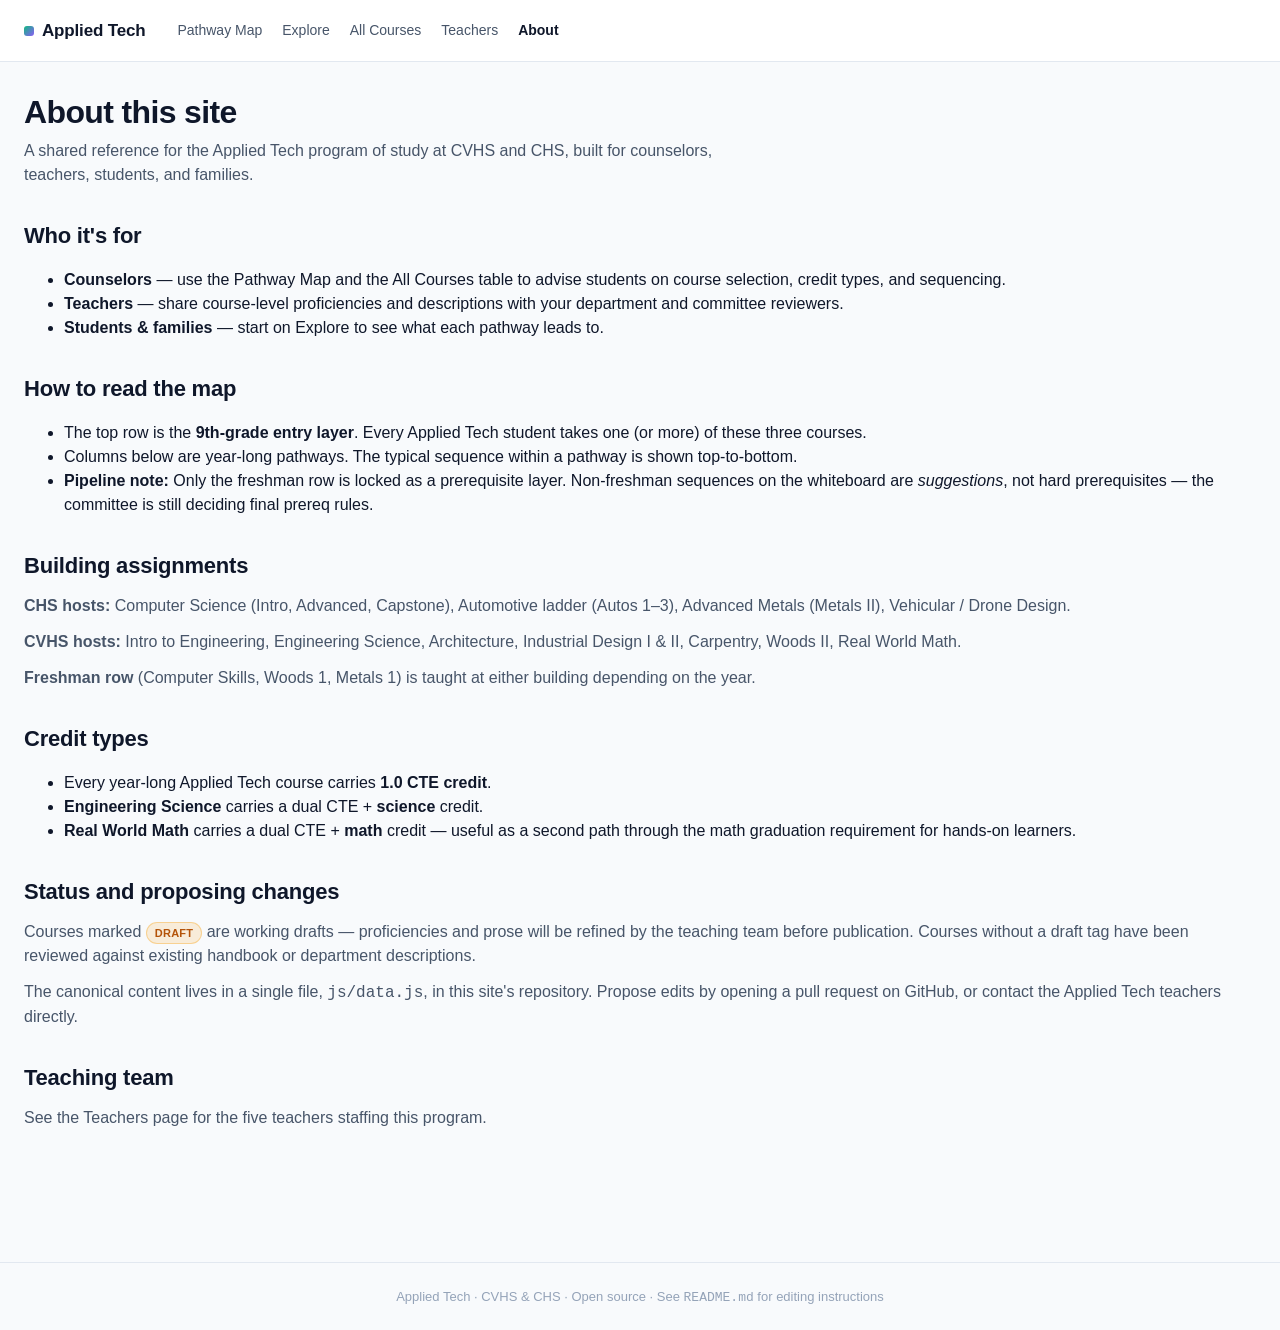
==== about.html @ d7d79178 "Initial Applied Tech pathways site Zero-dependency static site for the CVHS + CHS Applied Tech progr" ====
<!doctype html>
<html lang="en">
<head>
<meta charset="utf-8" />
<meta name="viewport" content="width=device-width,initial-scale=1" />
<title>About — Applied Tech</title>
<link rel="stylesheet" href="css/main.css" />
</head>
<body>

<header class="site-header">
  <div class="site-header-inner">
    <a href="index.html" class="brand"><span class="brand-dot"></span> Applied Tech</a>
    <nav class="nav">
      <a href="index.html">Pathway Map</a>
      <a href="explore.html">Explore</a>
      <a href="courses.html">All Courses</a>
      <a href="teachers.html">Teachers</a>
      <a href="about.html">About</a>
    </nav>
  </div>
</header>

<main>
  <h1>About this site</h1>

  <p class="lede">
    A shared reference for the Applied Tech program of study at CVHS and CHS,
    built for counselors, teachers, students, and families.
  </p>

  <h2>Who it's for</h2>
  <ul>
    <li><strong>Counselors</strong> — use the <a href="index.html">Pathway Map</a> and the <a href="courses.html">All Courses</a> table to advise students on course selection, credit types, and sequencing.</li>
    <li><strong>Teachers</strong> — share course-level proficiencies and descriptions with your department and committee reviewers.</li>
    <li><strong>Students &amp; families</strong> — start on <a href="explore.html">Explore</a> to see what each pathway leads to.</li>
  </ul>

  <h2>How to read the map</h2>
  <ul>
    <li>The top row is the <strong>9th-grade entry layer</strong>. Every Applied Tech student takes one (or more) of these three courses.</li>
    <li>Columns below are year-long pathways. The typical sequence within a pathway is shown top-to-bottom.</li>
    <li><strong>Pipeline note:</strong> Only the freshman row is locked as a prerequisite layer. Non-freshman sequences on the whiteboard are <em>suggestions</em>, not hard prerequisites — the committee is still deciding final prereq rules.</li>
  </ul>

  <h2>Building assignments</h2>
  <p>
    <strong>CHS hosts:</strong> Computer Science (Intro, Advanced, Capstone), Automotive ladder (Autos 1–3), Advanced Metals (Metals II), Vehicular / Drone Design.
  </p>
  <p>
    <strong>CVHS hosts:</strong> Intro to Engineering, Engineering Science, Architecture, Industrial Design I &amp; II, Carpentry, Woods II, Real World Math.
  </p>
  <p>
    <strong>Freshman row</strong> (Computer Skills, Woods 1, Metals 1) is taught at either building depending on the year.
  </p>

  <h2>Credit types</h2>
  <ul>
    <li>Every year-long Applied Tech course carries <strong>1.0 CTE credit</strong>.</li>
    <li><strong>Engineering Science</strong> carries a dual CTE + <strong>science</strong> credit.</li>
    <li><strong>Real World Math</strong> carries a dual CTE + <strong>math</strong> credit — useful as a second path through the math graduation requirement for hands-on learners.</li>
  </ul>

  <h2>Status and proposing changes</h2>
  <p>
    Courses marked <span class="badge badge-status-draft">Draft</span> are working drafts — proficiencies and prose will be refined by the teaching team before publication. Courses without a draft tag have been reviewed against existing handbook or department descriptions.
  </p>
  <p>
    The canonical content lives in a single file, <code>js/data.js</code>, in this site's repository. Propose edits by opening a pull request on GitHub, or contact the Applied Tech teachers directly.
  </p>

  <h2>Teaching team</h2>
  <p>See the <a href="teachers.html">Teachers page</a> for the five teachers staffing this program.</p>
</main>

<footer class="site-footer">
  Applied Tech · CVHS &amp; CHS · Open source · See <code>README.md</code> for editing instructions
</footer>

<script src="js/data.js"></script>
<script src="js/app.js"></script>
</body>
</html>
---- css/main.css ----
/* Applied Tech site — design system + layout + components */

:root {
  --bg: #f8fafc;
  --surface: #ffffff;
  --surface-2: #f1f5f9;
  --border: #e2e8f0;
  --border-strong: #cbd5e1;
  --text: #0f172a;
  --text-soft: #475569;
  --text-muted: #94a3b8;
  --accent: #0f172a;
  --accent-contrast: #ffffff;
  --cvhs: #0d9488;
  --chs: #b91c1c;
  --either: #7c3aed;

  --p-cs: #3b82f6;
  --p-engineering: #10b981;
  --p-architecture: #f59e0b;
  --p-woods: #b45309;
  --p-metals: #6b7280;
  --p-autos: #dc2626;
  --p-industrial-design: #8b5cf6;
  --p-vehicular: #ec4899;
  --p-math: #0ea5c4;

  --radius: 10px;
  --radius-lg: 14px;
  --shadow-sm: 0 1px 2px rgba(15, 23, 42, 0.05);
  --shadow: 0 4px 16px -4px rgba(15, 23, 42, 0.12);
  --font-sans: -apple-system, BlinkMacSystemFont, "Inter", "Segoe UI", sans-serif;
  --font-mono: ui-monospace, "SF Mono", Menlo, Consolas, monospace;
}

@media (prefers-color-scheme: dark) {
  :root {
    --bg: #0b1220;
    --surface: #111827;
    --surface-2: #1f2937;
    --border: #1f2937;
    --border-strong: #334155;
    --text: #f1f5f9;
    --text-soft: #cbd5e1;
    --text-muted: #64748b;
    --accent: #f1f5f9;
    --accent-contrast: #0b1220;
  }
}

* { box-sizing: border-box; }

html, body {
  margin: 0;
  padding: 0;
  background: var(--bg);
  color: var(--text);
  font-family: var(--font-sans);
  font-size: 16px;
  line-height: 1.5;
  -webkit-font-smoothing: antialiased;
}

a { color: inherit; text-decoration: none; }
a:hover { text-decoration: underline; }

/* ============ LAYOUT ============ */
.site-header {
  position: sticky;
  top: 0;
  z-index: 10;
  background: var(--surface);
  border-bottom: 1px solid var(--border);
  backdrop-filter: saturate(180%) blur(10px);
}
.site-header-inner {
  max-width: 1400px;
  margin: 0 auto;
  padding: 14px 24px;
  display: flex;
  align-items: center;
  gap: 32px;
}
.brand {
  font-weight: 700;
  font-size: 17px;
  letter-spacing: -0.01em;
  display: flex;
  align-items: center;
  gap: 8px;
}
.brand-dot {
  width: 10px;
  height: 10px;
  border-radius: 3px;
  background: linear-gradient(135deg, var(--p-engineering), var(--p-industrial-design));
}
.nav { display: flex; gap: 20px; font-size: 14px; color: var(--text-soft); }
.nav a { padding: 6px 0; }
.nav a.active { color: var(--text); font-weight: 600; }
.nav a:hover { color: var(--text); text-decoration: none; }

main {
  max-width: 1400px;
  margin: 0 auto;
  padding: 32px 24px 80px;
}

.site-footer {
  max-width: 1400px;
  margin: 40px auto 0;
  padding: 24px;
  font-size: 13px;
  color: var(--text-muted);
  border-top: 1px solid var(--border);
  text-align: center;
}

/* ============ TYPOGRAPHY ============ */
h1 {
  font-size: 32px;
  letter-spacing: -0.02em;
  margin: 0 0 8px;
  line-height: 1.15;
}
h2 {
  font-size: 22px;
  letter-spacing: -0.01em;
  margin: 32px 0 12px;
}
h3 {
  font-size: 16px;
  margin: 20px 0 8px;
  color: var(--text-soft);
  text-transform: uppercase;
  letter-spacing: 0.04em;
  font-weight: 600;
}
p { margin: 0 0 12px; color: var(--text-soft); }
.lede {
  font-size: 16px;
  color: var(--text-soft);
  max-width: 720px;
  margin-bottom: 24px;
}

/* ============ BADGES ============ */
.badge {
  display: inline-flex;
  align-items: center;
  gap: 5px;
  padding: 3px 8px;
  border-radius: 999px;
  font-size: 11px;
  font-weight: 600;
  line-height: 1.3;
  letter-spacing: 0.02em;
  text-transform: uppercase;
  background: var(--surface-2);
  color: var(--text-soft);
  border: 1px solid var(--border);
  white-space: nowrap;
}
.badge-site-cvhs { background: color-mix(in srgb, var(--cvhs) 14%, transparent); color: var(--cvhs); border-color: color-mix(in srgb, var(--cvhs) 35%, transparent); }
.badge-site-chs { background: color-mix(in srgb, var(--chs) 14%, transparent); color: var(--chs); border-color: color-mix(in srgb, var(--chs) 35%, transparent); }
.badge-site-either { background: color-mix(in srgb, var(--either) 14%, transparent); color: var(--either); border-color: color-mix(in srgb, var(--either) 35%, transparent); }
.badge-credit-science { background: color-mix(in srgb, #2563eb 14%, transparent); color: #2563eb; border-color: color-mix(in srgb, #2563eb 35%, transparent); }
.badge-credit-math { background: color-mix(in srgb, #0ea5c4 14%, transparent); color: #0ea5c4; border-color: color-mix(in srgb, #0ea5c4 35%, transparent); }
.badge-status-draft { background: color-mix(in srgb, #f59e0b 14%, transparent); color: #b45309; border-color: color-mix(in srgb, #f59e0b 35%, transparent); }

/* ============ PATHWAY MAP ============ */
.pathway-map {
  background: var(--surface);
  border: 1px solid var(--border);
  border-radius: var(--radius-lg);
  padding: 24px;
  box-shadow: var(--shadow-sm);
  overflow-x: auto;
}
.map-section-label {
  font-size: 12px;
  font-weight: 600;
  color: var(--text-muted);
  text-transform: uppercase;
  letter-spacing: 0.08em;
  margin: 0 0 10px;
}
.freshman-row {
  display: grid;
  grid-template-columns: repeat(3, minmax(220px, 1fr));
  gap: 14px;
  padding-bottom: 18px;
  margin-bottom: 18px;
  border-bottom: 2px dashed var(--border-strong);
}
.pathway-columns {
  display: grid;
  grid-template-columns: repeat(auto-fit, minmax(210px, 1fr));
  gap: 16px;
  align-items: start;
}
.pathway-column {
  display: flex;
  flex-direction: column;
  gap: 10px;
}
.pathway-column-header {
  font-size: 11px;
  font-weight: 700;
  text-transform: uppercase;
  letter-spacing: 0.06em;
  padding: 6px 10px;
  border-radius: 6px;
  color: white;
  text-align: center;
}
.pathway-column-header[data-pathway="cs"] { background: var(--p-cs); }
.pathway-column-header[data-pathway="engineering"] { background: var(--p-engineering); }
.pathway-column-header[data-pathway="architecture"] { background: var(--p-architecture); }
.pathway-column-header[data-pathway="woods"] { background: var(--p-woods); }
.pathway-column-header[data-pathway="metals"] { background: var(--p-metals); }
.pathway-column-header[data-pathway="autos"] { background: var(--p-autos); }
.pathway-column-header[data-pathway="industrial-design"] { background: var(--p-industrial-design); }
.pathway-column-header[data-pathway="vehicular"] { background: var(--p-vehicular); }
.pathway-column-header[data-pathway="math"] { background: var(--p-math); }

.course-tile {
  display: block;
  background: var(--surface);
  border: 1px solid var(--border);
  border-left: 4px solid var(--border-strong);
  border-radius: var(--radius);
  padding: 12px 14px;
  text-decoration: none !important;
  color: inherit;
  transition: transform 120ms ease, box-shadow 120ms ease, border-color 120ms ease;
  position: relative;
}
.course-tile:hover {
  transform: translateY(-2px);
  box-shadow: var(--shadow);
  border-color: var(--border-strong);
}
.course-tile[data-pathway="cs"] { border-left-color: var(--p-cs); }
.course-tile[data-pathway="engineering"] { border-left-color: var(--p-engineering); }
.course-tile[data-pathway="architecture"] { border-left-color: var(--p-architecture); }
.course-tile[data-pathway="woods"] { border-left-color: var(--p-woods); }
.course-tile[data-pathway="metals"] { border-left-color: var(--p-metals); }
.course-tile[data-pathway="autos"] { border-left-color: var(--p-autos); }
.course-tile[data-pathway="industrial-design"] { border-left-color: var(--p-industrial-design); }
.course-tile[data-pathway="vehicular"] { border-left-color: var(--p-vehicular); }
.course-tile[data-pathway="math"] { border-left-color: var(--p-math); }
.course-tile.dim { opacity: 0.28; }
.course-tile-title { font-weight: 600; font-size: 14px; line-height: 1.3; margin-bottom: 6px; }
.course-tile-meta { display: flex; flex-wrap: wrap; gap: 4px; font-size: 11px; }
.course-tile-arrow {
  align-self: center;
  color: var(--text-muted);
  font-size: 18px;
  text-align: center;
  opacity: 0.6;
}

/* ============ FILTER BAR ============ */
.filters {
  display: flex;
  flex-wrap: wrap;
  gap: 8px;
  margin-bottom: 20px;
  padding: 14px 16px;
  background: var(--surface);
  border: 1px solid var(--border);
  border-radius: var(--radius);
}
.filter-group { display: flex; align-items: center; gap: 6px; }
.filter-label {
  font-size: 11px;
  font-weight: 700;
  text-transform: uppercase;
  letter-spacing: 0.06em;
  color: var(--text-muted);
  margin-right: 4px;
}
.filter-chip {
  border: 1px solid var(--border);
  background: var(--surface);
  color: var(--text-soft);
  padding: 5px 11px;
  border-radius: 999px;
  font-size: 13px;
  cursor: pointer;
  transition: all 120ms ease;
  font-family: inherit;
}
.filter-chip:hover { border-color: var(--border-strong); color: var(--text); }
.filter-chip.active {
  background: var(--accent);
  color: var(--accent-contrast);
  border-color: var(--accent);
}

/* ============ COURSE CARDS (explorer/list) ============ */
.card-grid {
  display: grid;
  grid-template-columns: repeat(auto-fill, minmax(280px, 1fr));
  gap: 16px;
}
.card {
  background: var(--surface);
  border: 1px solid var(--border);
  border-radius: var(--radius-lg);
  padding: 20px;
  transition: transform 120ms ease, box-shadow 120ms ease;
}
.card:hover { transform: translateY(-2px); box-shadow: var(--shadow); }
.card a { color: inherit; }
.card h3 { margin: 0 0 8px; text-transform: none; font-size: 18px; letter-spacing: -0.01em; color: var(--text); }
.card-footer { display: flex; flex-wrap: wrap; gap: 6px; margin-top: 12px; }

/* ============ PATHWAY EXPLORER CARDS ============ */
.pathway-hero {
  display: grid;
  grid-template-columns: repeat(auto-fit, minmax(260px, 1fr));
  gap: 18px;
}
.pathway-hero-card {
  background: var(--surface);
  border: 1px solid var(--border);
  border-radius: var(--radius-lg);
  padding: 22px;
  display: block;
  text-decoration: none;
  color: inherit;
  position: relative;
  overflow: hidden;
  transition: transform 120ms ease, box-shadow 120ms ease;
}
.pathway-hero-card::before {
  content: "";
  position: absolute;
  top: 0; left: 0; right: 0;
  height: 4px;
  background: var(--pathway-color, var(--accent));
}
.pathway-hero-card:hover { transform: translateY(-2px); box-shadow: var(--shadow); text-decoration: none; }
.pathway-hero-card h3 {
  margin: 4px 0 8px;
  color: var(--text);
  text-transform: none;
  letter-spacing: -0.01em;
  font-size: 20px;
}

/* ============ COURSE DETAIL PAGE ============ */
.course-detail-header {
  display: flex;
  flex-wrap: wrap;
  gap: 8px;
  align-items: center;
  margin-bottom: 8px;
}
.detail-layout {
  display: grid;
  grid-template-columns: 1fr 280px;
  gap: 40px;
  align-items: start;
}
@media (max-width: 900px) {
  .detail-layout { grid-template-columns: 1fr; }
}
.detail-main { min-width: 0; }
.detail-sidebar {
  background: var(--surface);
  border: 1px solid var(--border);
  border-radius: var(--radius);
  padding: 18px;
  font-size: 14px;
  position: sticky;
  top: 80px;
}
.detail-sidebar h4 {
  font-size: 11px;
  font-weight: 700;
  text-transform: uppercase;
  letter-spacing: 0.06em;
  color: var(--text-muted);
  margin: 0 0 6px;
}
.detail-sidebar .field { margin-bottom: 16px; }
.detail-sidebar .field:last-child { margin-bottom: 0; }
.detail-sidebar a { color: var(--text); font-weight: 500; }

.proficiencies {
  list-style: none;
  padding: 0;
  counter-reset: prof;
}
.proficiencies li {
  counter-increment: prof;
  position: relative;
  padding: 12px 12px 12px 48px;
  background: var(--surface-2);
  border-radius: var(--radius);
  margin-bottom: 8px;
  font-size: 15px;
  color: var(--text);
}
.proficiencies li::before {
  content: counter(prof);
  position: absolute;
  left: 14px;
  top: 12px;
  width: 22px;
  height: 22px;
  background: var(--accent);
  color: var(--accent-contrast);
  border-radius: 50%;
  display: flex;
  align-items: center;
  justify-content: center;
  font-size: 11px;
  font-weight: 700;
}

/* ============ TABLE (counselor view) ============ */
.course-table {
  width: 100%;
  border-collapse: collapse;
  background: var(--surface);
  border: 1px solid var(--border);
  border-radius: var(--radius);
  overflow: hidden;
  font-size: 14px;
}
.course-table th,
.course-table td {
  text-align: left;
  padding: 10px 14px;
  border-bottom: 1px solid var(--border);
  vertical-align: top;
}
.course-table th {
  background: var(--surface-2);
  font-weight: 600;
  font-size: 12px;
  text-transform: uppercase;
  letter-spacing: 0.04em;
  color: var(--text-muted);
  cursor: pointer;
  user-select: none;
}
.course-table th:hover { color: var(--text); }
.course-table tbody tr:hover { background: var(--surface-2); }
.course-table tbody tr:last-child td { border-bottom: none; }
.course-table a { font-weight: 500; }

/* ============ UTILITY ============ */
.pipeline-note {
  background: color-mix(in srgb, #f59e0b 10%, transparent);
  border: 1px solid color-mix(in srgb, #f59e0b 35%, transparent);
  color: #92400e;
  padding: 10px 14px;
  border-radius: var(--radius);
  font-size: 13px;
  margin-bottom: 20px;
  line-height: 1.5;
}
.pipeline-note strong { color: #78350f; }

.draft-banner {
  background: color-mix(in srgb, #f59e0b 14%, transparent);
  border: 1px dashed color-mix(in srgb, #f59e0b 50%, transparent);
  color: #92400e;
  padding: 10px 14px;
  border-radius: var(--radius);
  font-size: 13px;
  margin-bottom: 20px;
  display: flex;
  align-items: center;
  gap: 8px;
}

.teacher-avatar {
  width: 36px;
  height: 36px;
  border-radius: 50%;
  background: var(--accent);
  color: var(--accent-contrast);
  display: inline-flex;
  align-items: center;
  justify-content: center;
  font-weight: 700;
  font-size: 13px;
  font-family: var(--font-mono);
}
.teacher-row {
  display: flex;
  align-items: center;
  gap: 12px;
  padding: 10px 0;
  border-bottom: 1px solid var(--border);
}
.teacher-row:last-child { border-bottom: none; }

/* ============ PRINT (counselor page) ============ */
@media print {
  .site-header, .site-footer, .filters { display: none; }
  main { max-width: none; padding: 0; }
  .course-table { font-size: 11px; border: 1px solid #000; }
  .course-table th { background: #f0f0f0; color: #000; }
  .badge { border: 1px solid #ccc; color: #000; background: #fff; }
  a { color: #000; }
}
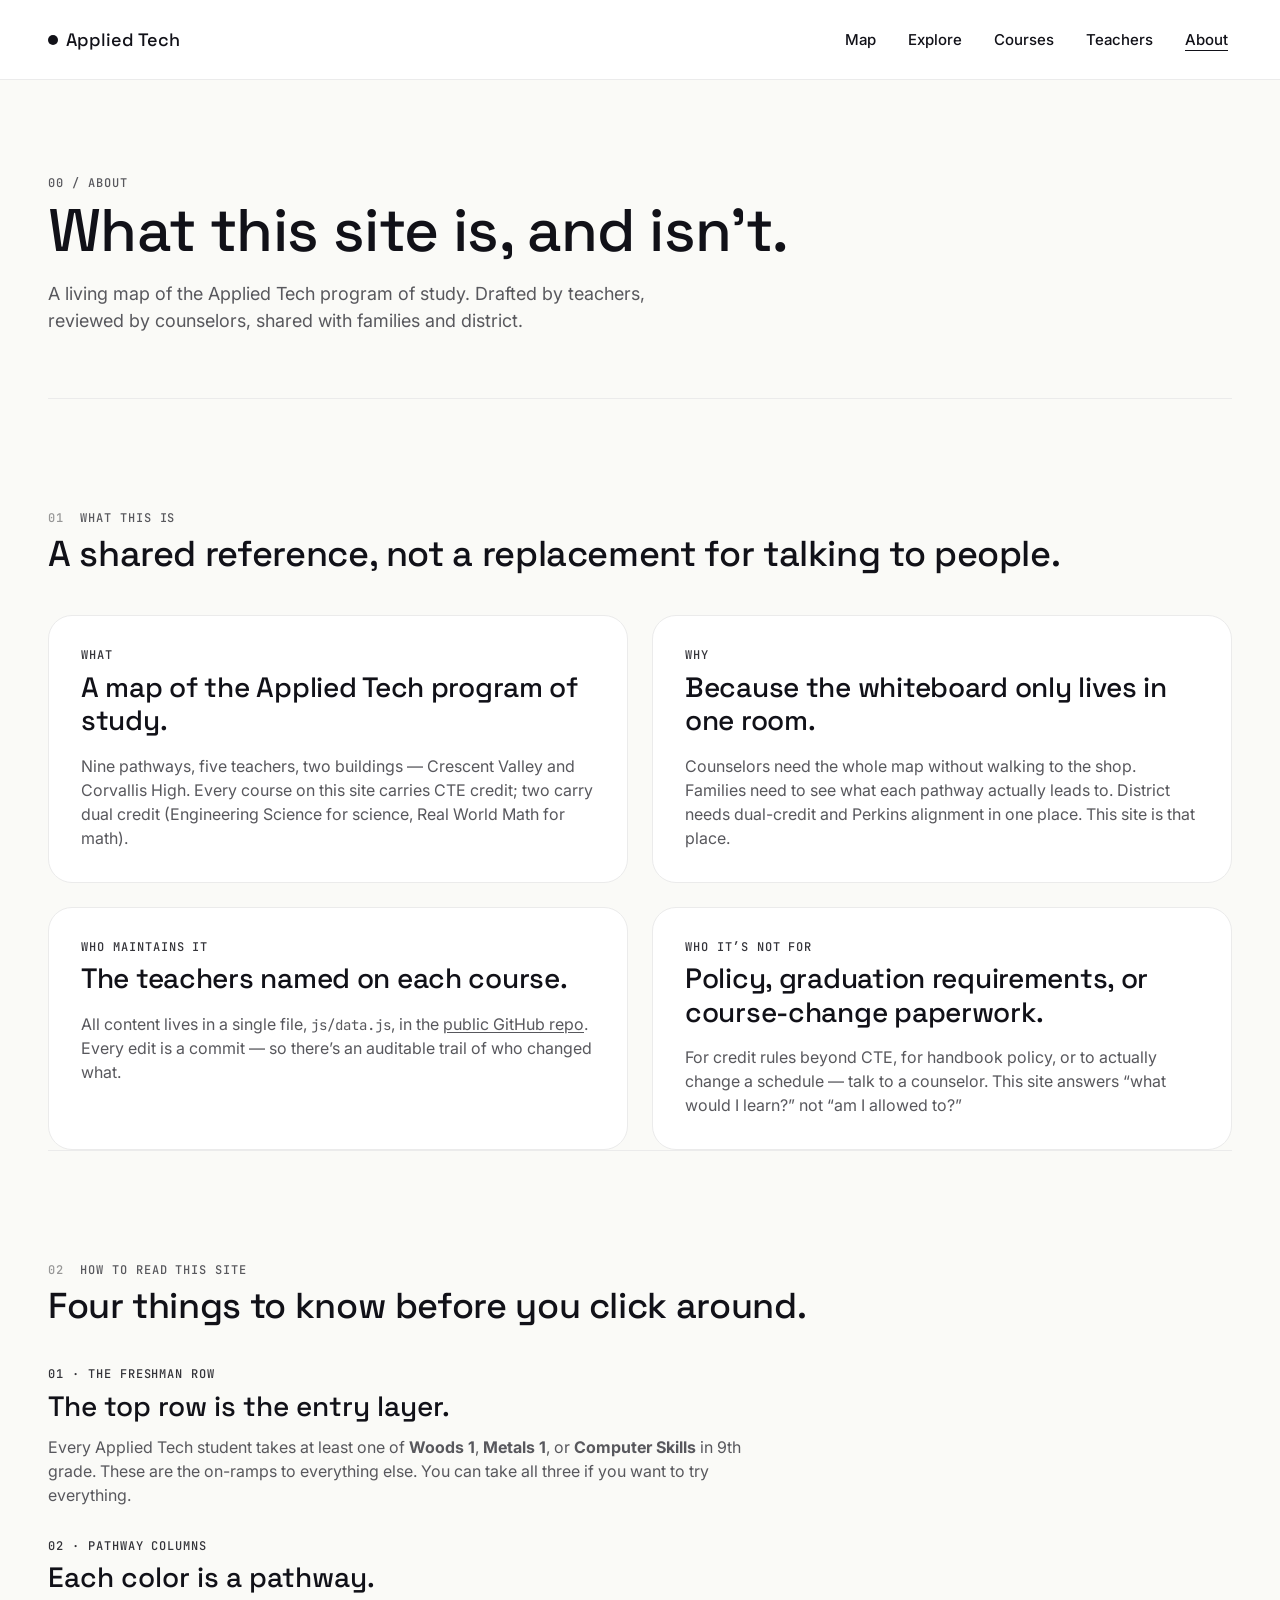
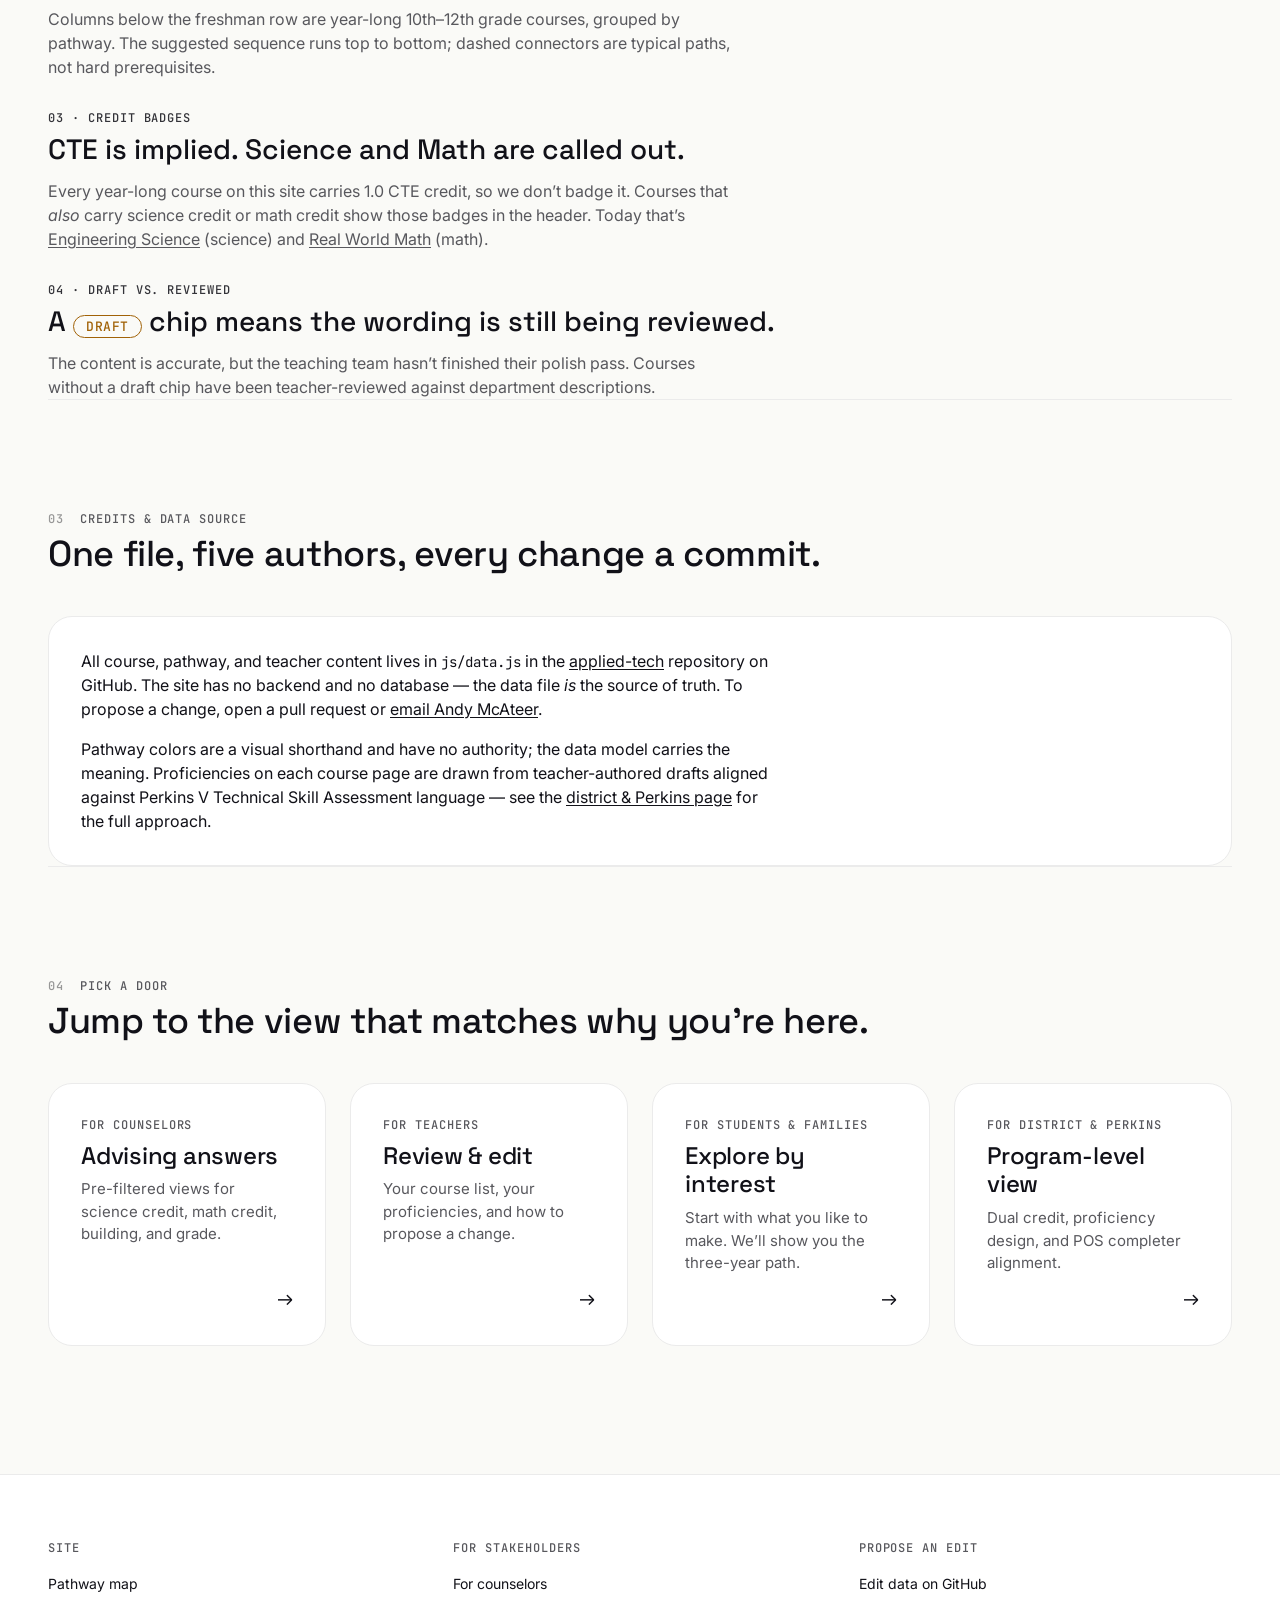
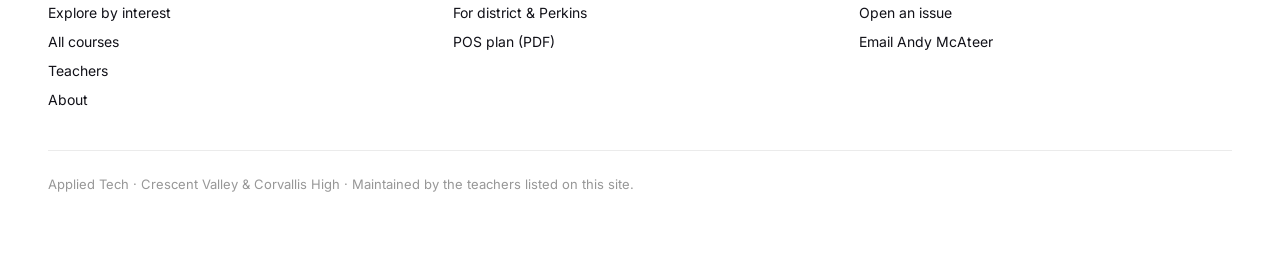
==== commit fc6f0a43: "v2 aesthetic rework — SuperHi-inspired editorial system + stakeholder IA Ground-up rebuild of the vi" ====
--- a/about.html
+++ b/about.html
@@ -4,77 +4,229 @@
 <meta charset="utf-8" />
 <meta name="viewport" content="width=device-width,initial-scale=1" />
 <title>About — Applied Tech</title>
+<meta name="description" content="A living map of the Applied Tech program of study at Crescent Valley and Corvallis High. Drafted by teachers, reviewed by counselors, shared with families and district." />
+<link rel="preconnect" href="https://fonts.googleapis.com" />
+<link rel="preconnect" href="https://fonts.gstatic.com" crossorigin />
+<link href="https://fonts.googleapis.com/css2?family=Inter:wght@400;500;600&family=Space+Grotesk:wght@400;500;700&family=JetBrains+Mono:wght@400;500&display=swap" rel="stylesheet" />
 <link rel="stylesheet" href="css/main.css" />
 </head>
 <body>
 
 <header class="site-header">
-  <div class="site-header-inner">
-    <a href="index.html" class="brand"><span class="brand-dot"></span> Applied Tech</a>
-    <nav class="nav">
-      <a href="index.html">Pathway Map</a>
-      <a href="explore.html">Explore</a>
-      <a href="courses.html">All Courses</a>
-      <a href="teachers.html">Teachers</a>
-      <a href="about.html">About</a>
-    </nav>
+  <a href="index.html" class="site-header__logo">
+    <span class="site-header__logo-dot"></span>
+    Applied Tech
+  </a>
+  <button class="site-header__toggle" aria-expanded="false" aria-controls="site-nav" type="button">Menu</button>
+  <nav class="site-header__nav" id="site-nav" aria-label="Primary">
+    <a href="index.html">Map</a>
+    <a href="explore.html">Explore</a>
+    <a href="courses.html">Courses</a>
+    <a href="teachers.html">Teachers</a>
+    <a href="about.html">About</a>
+  </nav>
+</header>
+
+<main id="page-main" class="page">
+
+  <section class="hero">
+    <p class="hero__overline">00 / About</p>
+    <h1 class="hero__title display-lg">What this site is, and isn&rsquo;t.</h1>
+    <p class="hero__subdeck">
+      A living map of the Applied Tech program of study.
+      Drafted by teachers, reviewed by counselors, shared with families and district.
+    </p>
+  </section>
+
+  <section class="section section--ruled">
+    <header class="section-header">
+      <p class="section-header__eyebrow"><span class="idx">01</span><span>What this is</span></p>
+      <h2 class="section-header__title">A shared reference, not a replacement for talking to people.</h2>
+    </header>
+    <div class="grid grid-2">
+      <div class="card">
+        <p class="tile__overline">What</p>
+        <h3 class="h3" style="margin-top: var(--space-8);">A map of the Applied Tech program of study.</h3>
+        <p class="body" style="margin-top: var(--space-16); color: var(--ink-soft);">
+          Nine pathways, five teachers, two buildings &mdash; Crescent Valley and Corvallis High.
+          Every course on this site carries CTE credit; two carry dual credit
+          (Engineering Science for science, Real World Math for math).
+        </p>
+      </div>
+      <div class="card">
+        <p class="tile__overline">Why</p>
+        <h3 class="h3" style="margin-top: var(--space-8);">Because the whiteboard only lives in one room.</h3>
+        <p class="body" style="margin-top: var(--space-16); color: var(--ink-soft);">
+          Counselors need the whole map without walking to the shop.
+          Families need to see what each pathway actually leads to.
+          District needs dual-credit and Perkins alignment in one place.
+          This site is that place.
+        </p>
+      </div>
+      <div class="card">
+        <p class="tile__overline">Who maintains it</p>
+        <h3 class="h3" style="margin-top: var(--space-8);">The teachers named on each course.</h3>
+        <p class="body" style="margin-top: var(--space-16); color: var(--ink-soft);">
+          All content lives in a single file,
+          <code>js/data.js</code>, in the
+          <a href="https://github.com/mr-mcateer/applied-tech">public GitHub repo</a>.
+          Every edit is a commit &mdash; so there&rsquo;s an auditable trail of who changed what.
+        </p>
+      </div>
+      <div class="card">
+        <p class="tile__overline">Who it&rsquo;s not for</p>
+        <h3 class="h3" style="margin-top: var(--space-8);">Policy, graduation requirements, or course-change paperwork.</h3>
+        <p class="body" style="margin-top: var(--space-16); color: var(--ink-soft);">
+          For credit rules beyond CTE, for handbook policy, or to actually
+          change a schedule &mdash; talk to a counselor. This site answers
+          &ldquo;what would I learn?&rdquo; not &ldquo;am I allowed to?&rdquo;
+        </p>
+      </div>
+    </div>
+  </section>
+
+  <section class="section section--ruled">
+    <header class="section-header">
+      <p class="section-header__eyebrow"><span class="idx">02</span><span>How to read this site</span></p>
+      <h2 class="section-header__title">Four things to know before you click around.</h2>
+    </header>
+
+    <ol class="stack-lg" style="list-style: none; padding: 0; margin: 0;">
+      <li>
+        <p class="tile__overline">01 &middot; The freshman row</p>
+        <p class="h3" style="margin-top: var(--space-8);">The top row is the entry layer.</p>
+        <p class="body" style="margin-top: var(--space-12); max-width: 70ch; color: var(--ink-soft);">
+          Every Applied Tech student takes at least one of
+          <strong>Woods&nbsp;1</strong>, <strong>Metals&nbsp;1</strong>, or
+          <strong>Computer Skills</strong> in 9th grade. These are the on-ramps to
+          everything else. You can take all three if you want to try everything.
+        </p>
+      </li>
+      <li>
+        <p class="tile__overline">02 &middot; Pathway columns</p>
+        <p class="h3" style="margin-top: var(--space-8);">Each color is a pathway.</p>
+        <p class="body" style="margin-top: var(--space-12); max-width: 70ch; color: var(--ink-soft);">
+          Columns below the freshman row are year-long 10th&ndash;12th grade courses,
+          grouped by pathway. The suggested sequence runs top to bottom;
+          dashed connectors are typical paths, not hard prerequisites.
+        </p>
+      </li>
+      <li>
+        <p class="tile__overline">03 &middot; Credit badges</p>
+        <p class="h3" style="margin-top: var(--space-8);">CTE is implied. Science and Math are called out.</p>
+        <p class="body" style="margin-top: var(--space-12); max-width: 70ch; color: var(--ink-soft);">
+          Every year-long course on this site carries 1.0 CTE credit, so we don&rsquo;t
+          badge it. Courses that <em>also</em> carry science credit or math credit show
+          those badges in the header. Today that&rsquo;s
+          <a href="pages/course.html?slug=engineering-science">Engineering Science</a>
+          (science) and <a href="pages/course.html?slug=real-world-math">Real World Math</a>
+          (math).
+        </p>
+      </li>
+      <li>
+        <p class="tile__overline">04 &middot; Draft vs. reviewed</p>
+        <p class="h3" style="margin-top: var(--space-8);">A <span class="chip chip--draft">Draft</span> chip means the wording is still being reviewed.</p>
+        <p class="body" style="margin-top: var(--space-12); max-width: 70ch; color: var(--ink-soft);">
+          The content is accurate, but the teaching team hasn&rsquo;t finished their
+          polish pass. Courses without a draft chip have been teacher-reviewed
+          against department descriptions.
+        </p>
+      </li>
+    </ol>
+  </section>
+
+  <section class="section section--ruled">
+    <header class="section-header">
+      <p class="section-header__eyebrow"><span class="idx">03</span><span>Credits &amp; data source</span></p>
+      <h2 class="section-header__title">One file, five authors, every change a commit.</h2>
+    </header>
+    <div class="card">
+      <p class="body" style="max-width: 70ch;">
+        All course, pathway, and teacher content lives in
+        <code>js/data.js</code> in the
+        <a href="https://github.com/mr-mcateer/applied-tech">applied-tech</a>
+        repository on GitHub. The site has no backend and no database &mdash;
+        the data file <em>is</em> the source of truth. To propose a change,
+        open a pull request or
+        <a href="mailto:mcateerandy@gmail.com?subject=Applied%20Tech%20site%20edit">email Andy McAteer</a>.
+      </p>
+      <p class="body" style="margin-top: var(--space-16); max-width: 70ch;">
+        Pathway colors are a visual shorthand and have no authority; the data
+        model carries the meaning. Proficiencies on each course page are drawn
+        from teacher-authored drafts aligned against Perkins V Technical Skill Assessment
+        language &mdash; see the
+        <a href="for-district.html">district &amp; Perkins page</a> for the full approach.
+      </p>
+    </div>
+  </section>
+
+  <section class="section section--ruled">
+    <header class="section-header">
+      <p class="section-header__eyebrow"><span class="idx">04</span><span>Pick a door</span></p>
+      <h2 class="section-header__title">Jump to the view that matches why you&rsquo;re here.</h2>
+    </header>
+    <div class="grid grid-4">
+      <a class="persona-door" href="counselors.html">
+        <span class="persona-door__overline">For counselors</span>
+        <h3 class="persona-door__title">Advising answers</h3>
+        <p class="persona-door__body">Pre-filtered views for science credit, math credit, building, and grade.</p>
+        <span class="persona-door__arrow">&rarr;</span>
+      </a>
+      <a class="persona-door" href="teachers.html">
+        <span class="persona-door__overline">For teachers</span>
+        <h3 class="persona-door__title">Review &amp; edit</h3>
+        <p class="persona-door__body">Your course list, your proficiencies, and how to propose a change.</p>
+        <span class="persona-door__arrow">&rarr;</span>
+      </a>
+      <a class="persona-door" href="explore.html">
+        <span class="persona-door__overline">For students &amp; families</span>
+        <h3 class="persona-door__title">Explore by interest</h3>
+        <p class="persona-door__body">Start with what you like to make. We&rsquo;ll show you the three-year path.</p>
+        <span class="persona-door__arrow">&rarr;</span>
+      </a>
+      <a class="persona-door" href="for-district.html">
+        <span class="persona-door__overline">For district &amp; Perkins</span>
+        <h3 class="persona-door__title">Program-level view</h3>
+        <p class="persona-door__body">Dual credit, proficiency design, and POS completer alignment.</p>
+        <span class="persona-door__arrow">&rarr;</span>
+      </a>
+    </div>
+  </section>
+
+</main>
+
+<footer class="site-footer">
+  <div class="site-footer__grid">
+    <div class="site-footer__group">
+      <h4>Site</h4>
+      <ul class="site-footer__links">
+        <li><a href="index.html">Pathway map</a></li>
+        <li><a href="explore.html">Explore by interest</a></li>
+        <li><a href="courses.html">All courses</a></li>
+        <li><a href="teachers.html">Teachers</a></li>
+        <li><a href="about.html">About</a></li>
+      </ul>
+    </div>
+    <div class="site-footer__group">
+      <h4>For stakeholders</h4>
+      <ul class="site-footer__links">
+        <li><a href="counselors.html">For counselors</a></li>
+        <li><a href="for-district.html">For district &amp; Perkins</a></li>
+        <li><a href="pos-plan.pdf">POS plan (PDF)</a></li>
+      </ul>
+    </div>
+    <div class="site-footer__group">
+      <h4>Propose an edit</h4>
+      <ul class="site-footer__links">
+        <li><a href="https://github.com/mr-mcateer/applied-tech/edit/main/js/data.js">Edit data on GitHub</a></li>
+        <li><a href="https://github.com/mr-mcateer/applied-tech/issues/new">Open an issue</a></li>
+        <li><a href="mailto:mcateerandy@gmail.com">Email Andy McAteer</a></li>
+      </ul>
+    </div>
   </div>
-</header>
-
-<main>
-  <h1>About this site</h1>
-
-  <p class="lede">
-    A shared reference for the Applied Tech program of study at CVHS and CHS,
-    built for counselors, teachers, students, and families.
+  <p class="site-footer__fineprint">
+    Applied Tech &middot; Crescent Valley &amp; Corvallis High &middot; Maintained by the teachers listed on this site.
   </p>
-
-  <h2>Who it's for</h2>
-  <ul>
-    <li><strong>Counselors</strong> — use the <a href="index.html">Pathway Map</a> and the <a href="courses.html">All Courses</a> table to advise students on course selection, credit types, and sequencing.</li>
-    <li><strong>Teachers</strong> — share course-level proficiencies and descriptions with your department and committee reviewers.</li>
-    <li><strong>Students &amp; families</strong> — start on <a href="explore.html">Explore</a> to see what each pathway leads to.</li>
-  </ul>
-
-  <h2>How to read the map</h2>
-  <ul>
-    <li>The top row is the <strong>9th-grade entry layer</strong>. Every Applied Tech student takes one (or more) of these three courses.</li>
-    <li>Columns below are year-long pathways. The typical sequence within a pathway is shown top-to-bottom.</li>
-    <li><strong>Pipeline note:</strong> Only the freshman row is locked as a prerequisite layer. Non-freshman sequences on the whiteboard are <em>suggestions</em>, not hard prerequisites — the committee is still deciding final prereq rules.</li>
-  </ul>
-
-  <h2>Building assignments</h2>
-  <p>
-    <strong>CHS hosts:</strong> Computer Science (Intro, Advanced, Capstone), Automotive ladder (Autos 1–3), Advanced Metals (Metals II), Vehicular / Drone Design.
-  </p>
-  <p>
-    <strong>CVHS hosts:</strong> Intro to Engineering, Engineering Science, Architecture, Industrial Design I &amp; II, Carpentry, Woods II, Real World Math.
-  </p>
-  <p>
-    <strong>Freshman row</strong> (Computer Skills, Woods 1, Metals 1) is taught at either building depending on the year.
-  </p>
-
-  <h2>Credit types</h2>
-  <ul>
-    <li>Every year-long Applied Tech course carries <strong>1.0 CTE credit</strong>.</li>
-    <li><strong>Engineering Science</strong> carries a dual CTE + <strong>science</strong> credit.</li>
-    <li><strong>Real World Math</strong> carries a dual CTE + <strong>math</strong> credit — useful as a second path through the math graduation requirement for hands-on learners.</li>
-  </ul>
-
-  <h2>Status and proposing changes</h2>
-  <p>
-    Courses marked <span class="badge badge-status-draft">Draft</span> are working drafts — proficiencies and prose will be refined by the teaching team before publication. Courses without a draft tag have been reviewed against existing handbook or department descriptions.
-  </p>
-  <p>
-    The canonical content lives in a single file, <code>js/data.js</code>, in this site's repository. Propose edits by opening a pull request on GitHub, or contact the Applied Tech teachers directly.
-  </p>
-
-  <h2>Teaching team</h2>
-  <p>See the <a href="teachers.html">Teachers page</a> for the five teachers staffing this program.</p>
-</main>
-
-<footer class="site-footer">
-  Applied Tech · CVHS &amp; CHS · Open source · See <code>README.md</code> for editing instructions
 </footer>
 
 <script src="js/data.js"></script>
--- a/css/main.css
+++ b/css/main.css
@@ -1,20 +1,43 @@
-/* Applied Tech site — design system + layout + components */
-
+/* =============================================================
+   Applied Tech — v2 design system
+   Complete replacement. See v2-work/design-spec.md for the source.
+   Structure:
+     1. Tokens
+     2. Reset + base
+     3. Layout primitives
+     4. Typography utilities
+     5. Card / tile patterns
+     6. Section rhythm
+     7. Chips / badges
+     8. Tables
+     9. Buttons / links
+    10. Micro-interactions
+    11. Per-pathway accent vars
+    12. Responsive overrides
+    13. Print
+   ============================================================= */
+
+/* -------------------- 1. Tokens -------------------- */
 :root {
-  --bg: #f8fafc;
+  /* Fonts */
+  --font-display: "Space Grotesk", system-ui, sans-serif;
+  --font-text:    "Inter", system-ui, sans-serif;
+  --font-mono:    "JetBrains Mono", ui-monospace, monospace;
+
+  /* Neutrals */
+  --bg: #fafaf7;
   --surface: #ffffff;
-  --surface-2: #f1f5f9;
-  --border: #e2e8f0;
-  --border-strong: #cbd5e1;
-  --text: #0f172a;
-  --text-soft: #475569;
-  --text-muted: #94a3b8;
-  --accent: #0f172a;
-  --accent-contrast: #ffffff;
-  --cvhs: #0d9488;
-  --chs: #b91c1c;
-  --either: #7c3aed;
-
+  --surface-alt: #f2f2ee;
+  --ink: #111118;
+  --ink-soft: #58585d;
+  --muted: #979797;
+  --border: #ebebeb;
+
+  /* Accents (use sparingly) */
+  --accent-1: #111118;
+  --accent-2: #ffda00;
+
+  /* Pathways — frozen in data */
   --p-cs: #3b82f6;
   --p-engineering: #10b981;
   --p-architecture: #f59e0b;
@@ -25,489 +48,1065 @@
   --p-vehicular: #ec4899;
   --p-math: #0ea5c4;
 
-  --radius: 10px;
-  --radius-lg: 14px;
-  --shadow-sm: 0 1px 2px rgba(15, 23, 42, 0.05);
-  --shadow: 0 4px 16px -4px rgba(15, 23, 42, 0.12);
-  --font-sans: -apple-system, BlinkMacSystemFont, "Inter", "Segoe UI", sans-serif;
-  --font-mono: ui-monospace, "SF Mono", Menlo, Consolas, monospace;
-}
-
-@media (prefers-color-scheme: dark) {
-  :root {
-    --bg: #0b1220;
-    --surface: #111827;
-    --surface-2: #1f2937;
-    --border: #1f2937;
-    --border-strong: #334155;
-    --text: #f1f5f9;
-    --text-soft: #cbd5e1;
-    --text-muted: #64748b;
-    --accent: #f1f5f9;
-    --accent-contrast: #0b1220;
-  }
-}
-
-* { box-sizing: border-box; }
+  /* Building tokens (preserve v1) */
+  --cvhs: #0d9488;
+  --chs: #b91c1c;
+  --either: #7c3aed;
+
+  /* Spacing */
+  --space-4: 0.25rem;
+  --space-8: 0.5rem;
+  --space-12: 0.75rem;
+  --space-16: 1rem;
+  --space-24: 1.5rem;
+  --space-32: 2rem;
+  --space-40: 2.5rem;
+  --space-48: 3rem;
+  --space-64: 4rem;
+  --space-80: 5rem;
+  --space-96: 6rem;
+  --space-128: 8rem;
+
+  /* Radii */
+  --radius-sm: 4px;
+  --radius-md: 12px;
+  --radius-lg: 24px;
+  --radius-pill: 500px;
+
+  /* Motion */
+  --timing-fade: 0.2s;
+  --timing-movement: 0.4s;
+  --easing-fade: cubic-bezier(0.37, 0, 0.63, 1);
+  --easing-movement: cubic-bezier(0.34, 1.56, 0.64, 1);
+
+  /* Layout */
+  --page-max: 1280px;
+  --header-height: 5rem;
+}
+
+/* -------------------- 2. Reset + base -------------------- */
+*, *::before, *::after { box-sizing: border-box; }
+
+html {
+  -webkit-text-size-adjust: 100%;
+  scroll-behavior: smooth;
+}
 
 html, body {
   margin: 0;
   padding: 0;
   background: var(--bg);
-  color: var(--text);
-  font-family: var(--font-sans);
+  color: var(--ink);
+  font-family: var(--font-text);
   font-size: 16px;
   line-height: 1.5;
   -webkit-font-smoothing: antialiased;
-}
-
-a { color: inherit; text-decoration: none; }
-a:hover { text-decoration: underline; }
-
-/* ============ LAYOUT ============ */
+  text-rendering: optimizeLegibility;
+}
+
+img, svg { max-width: 100%; display: block; }
+button { font: inherit; cursor: pointer; }
+
+h1, h2, h3, h4, h5, h6 {
+  font-family: var(--font-display);
+  font-weight: 500;
+  letter-spacing: -0.01em;
+  margin: 0;
+  color: var(--ink);
+}
+
+p { margin: 0; }
+
+a {
+  color: inherit;
+  text-decoration: none;
+}
+
+a.u,
+main a:not(.btn):not(.tile):not(.chip):not(.persona-door):not(.site-header__nav a):not(.site-footer a) {
+  text-decoration: underline;
+  text-decoration-color: currentColor;
+  text-underline-offset: 0.15em;
+}
+
+code, kbd, samp { font-family: var(--font-mono); font-size: 0.875em; }
+
+hr {
+  border: 0;
+  border-top: 1px solid var(--border);
+  margin: var(--space-48) 0;
+}
+
+/* -------------------- 3. Layout primitives -------------------- */
+.page {
+  max-width: var(--page-max);
+  margin: 0 auto;
+  padding-inline: clamp(1rem, 4vw, 3rem);
+}
+
+.section {
+  padding-top: var(--space-96);
+}
+.section + .section {
+  margin-top: 0;
+}
+.section--ruled {
+  border-top: 1px solid var(--border);
+}
+
+.stack > * + * { margin-top: var(--space-16); }
+.stack-lg > * + * { margin-top: var(--space-32); }
+.stack-xl > * + * { margin-top: var(--space-48); }
+
+.grid {
+  display: grid;
+  gap: var(--space-24);
+}
+.grid-3 { grid-template-columns: repeat(3, 1fr); }
+.grid-2 { grid-template-columns: repeat(2, 1fr); }
+.grid-4 { grid-template-columns: repeat(4, 1fr); }
+
+.cluster {
+  display: flex;
+  flex-wrap: wrap;
+  gap: var(--space-12);
+  align-items: center;
+}
+
+.detail {
+  display: grid;
+  grid-template-columns: 1fr 18rem;
+  gap: var(--space-48);
+  align-items: start;
+}
+
+/* -------------------- 4. Typography utilities -------------------- */
+.display-xl {
+  font-family: var(--font-display);
+  font-size: clamp(2.75rem, 7vw, 5.75rem);
+  font-weight: 500;
+  line-height: 1.05;
+  letter-spacing: -0.01em;
+  margin: 0;
+  max-width: 20ch;
+}
+.display-lg {
+  font-family: var(--font-display);
+  font-size: clamp(2.25rem, 5vw, 3.75rem);
+  font-weight: 500;
+  line-height: 1.1;
+  letter-spacing: -0.01em;
+  margin: 0;
+  max-width: 22ch;
+}
+.h1 {
+  font-family: var(--font-display);
+  font-size: clamp(2rem, 4vw, 2.75rem);
+  font-weight: 500;
+  line-height: 1.1;
+  letter-spacing: -0.01em;
+}
+.h2 {
+  font-family: var(--font-display);
+  font-size: clamp(1.625rem, 3vw, 2.25rem);
+  font-weight: 500;
+  line-height: 1.15;
+  letter-spacing: -0.01em;
+}
+.h3 {
+  font-family: var(--font-display);
+  font-size: 1.75rem;
+  font-weight: 500;
+  line-height: 1.2;
+}
+.body-lg {
+  font-family: var(--font-text);
+  font-size: 1.125rem;
+  line-height: 1.5;
+  color: var(--ink-soft);
+}
+.body {
+  font-family: var(--font-text);
+  font-size: 1rem;
+  line-height: 1.5;
+}
+.body-sm {
+  font-family: var(--font-text);
+  font-size: 0.875rem;
+  line-height: 1.45;
+  color: var(--ink-soft);
+}
+.caption {
+  font-family: var(--font-text);
+  font-size: 0.8125rem;
+  font-weight: 500;
+  line-height: 1.35;
+}
+.overline {
+  font-family: var(--font-mono);
+  font-size: 0.75rem;
+  font-weight: 500;
+  line-height: 1.2;
+  letter-spacing: 0.08em;
+  text-transform: uppercase;
+  color: var(--ink-soft);
+  margin: 0;
+}
+.mono-meta {
+  font-family: var(--font-mono);
+  font-size: 0.8125rem;
+  font-weight: 400;
+  line-height: 1.4;
+  color: var(--ink-soft);
+}
+
+.ink-soft { color: var(--ink-soft); }
+.muted { color: var(--muted); }
+.lede {
+  font-family: var(--font-text);
+  font-size: 1.125rem;
+  line-height: 1.5;
+  color: var(--ink-soft);
+  max-width: 55ch;
+}
+
+/* -------------------- Site header / nav -------------------- */
 .site-header {
   position: sticky;
   top: 0;
-  z-index: 10;
+  z-index: 20;
+  height: var(--header-height);
   background: var(--surface);
   border-bottom: 1px solid var(--border);
-  backdrop-filter: saturate(180%) blur(10px);
-}
-.site-header-inner {
-  max-width: 1400px;
-  margin: 0 auto;
-  padding: 14px 24px;
+  padding-inline: clamp(1rem, 4vw, 3rem);
   display: flex;
   align-items: center;
-  gap: 32px;
-}
-.brand {
-  font-weight: 700;
-  font-size: 17px;
-  letter-spacing: -0.01em;
-  display: flex;
+  gap: var(--space-32);
+}
+.site-header__logo {
+  font-family: var(--font-display);
+  font-weight: 500;
+  font-size: 1.125rem;
+  line-height: 1;
+  color: var(--ink);
+  text-decoration: none;
+  display: inline-flex;
   align-items: center;
-  gap: 8px;
-}
-.brand-dot {
+  gap: var(--space-8);
+}
+.site-header__logo-dot {
   width: 10px;
   height: 10px;
-  border-radius: 3px;
-  background: linear-gradient(135deg, var(--p-engineering), var(--p-industrial-design));
-}
-.nav { display: flex; gap: 20px; font-size: 14px; color: var(--text-soft); }
-.nav a { padding: 6px 0; }
-.nav a.active { color: var(--text); font-weight: 600; }
-.nav a:hover { color: var(--text); text-decoration: none; }
-
-main {
-  max-width: 1400px;
-  margin: 0 auto;
-  padding: 32px 24px 80px;
-}
-
-.site-footer {
-  max-width: 1400px;
-  margin: 40px auto 0;
-  padding: 24px;
-  font-size: 13px;
-  color: var(--text-muted);
-  border-top: 1px solid var(--border);
-  text-align: center;
-}
-
-/* ============ TYPOGRAPHY ============ */
-h1 {
-  font-size: 32px;
-  letter-spacing: -0.02em;
-  margin: 0 0 8px;
-  line-height: 1.15;
-}
-h2 {
-  font-size: 22px;
+  border-radius: 50%;
+  background: var(--ink);
+  display: inline-block;
+}
+.site-header__nav {
+  display: flex;
+  gap: var(--space-24);
+  margin-left: auto;
+  align-items: center;
+}
+.site-header__nav a {
+  font-family: var(--font-text);
+  font-weight: 500;
+  font-size: 0.9375rem;
+  line-height: 1;
+  color: var(--ink);
+  text-decoration: none;
+  padding: var(--space-8) var(--space-4);
+  transition: color var(--timing-fade) var(--easing-fade);
+}
+.site-header__nav a:hover { color: var(--ink-soft); }
+.site-header__nav a[aria-current="page"],
+.site-header__nav a.active {
+  text-decoration: underline;
+  text-underline-offset: 0.3em;
+  text-decoration-thickness: 1px;
+}
+
+/* -------------------- Page hero -------------------- */
+.hero {
+  padding: var(--space-96) 0 var(--space-64);
+}
+.hero__overline {
+  font-family: var(--font-mono);
+  font-size: 0.75rem;
+  font-weight: 500;
+  line-height: 1.2;
+  letter-spacing: 0.08em;
+  text-transform: uppercase;
+  color: var(--ink-soft);
+  margin-bottom: var(--space-8);
+}
+.hero__title { margin: 0; color: var(--ink); }
+.hero__subdeck {
+  font-family: var(--font-text);
+  font-size: 1.125rem;
+  line-height: 1.5;
+  color: var(--ink-soft);
+  max-width: 55ch;
+  margin-top: var(--space-16);
+}
+.hero__cta-row {
+  display: flex;
+  gap: var(--space-16);
+  margin-top: var(--space-32);
+  flex-wrap: wrap;
+}
+
+/* -------------------- 5. Tile / card patterns -------------------- */
+.tile {
+  --panel-bg: var(--surface);
+  --panel-ink: var(--ink);
+  display: flex;
+  flex-direction: column;
+  gap: var(--space-12);
+  background: var(--panel-bg);
+  color: var(--panel-ink);
+  border-radius: var(--radius-lg);
+  padding: var(--space-32);
+  min-height: 220px;
+  text-decoration: none;
+  border: 1px solid transparent;
+  transition: transform var(--timing-movement) var(--easing-movement),
+              box-shadow var(--timing-movement) var(--easing-movement);
+}
+.tile--neutral {
+  background: var(--surface);
+  border-color: var(--border);
+  color: var(--ink);
+}
+.tile__overline {
+  font-family: var(--font-mono);
+  font-size: 0.75rem;
+  font-weight: 500;
+  line-height: 1.2;
+  letter-spacing: 0.08em;
+  text-transform: uppercase;
+  opacity: 0.85;
+  margin: 0;
+}
+.tile__title {
+  font-family: var(--font-display);
+  font-size: 1.75rem;
+  font-weight: 500;
+  line-height: 1.2;
   letter-spacing: -0.01em;
-  margin: 32px 0 12px;
-}
-h3 {
-  font-size: 16px;
-  margin: 20px 0 8px;
-  color: var(--text-soft);
-  text-transform: uppercase;
-  letter-spacing: 0.04em;
-  font-weight: 600;
-}
-p { margin: 0 0 12px; color: var(--text-soft); }
-.lede {
-  font-size: 16px;
-  color: var(--text-soft);
-  max-width: 720px;
-  margin-bottom: 24px;
-}
-
-/* ============ BADGES ============ */
-.badge {
-  display: inline-flex;
-  align-items: center;
-  gap: 5px;
-  padding: 3px 8px;
-  border-radius: 999px;
-  font-size: 11px;
-  font-weight: 600;
-  line-height: 1.3;
-  letter-spacing: 0.02em;
-  text-transform: uppercase;
-  background: var(--surface-2);
-  color: var(--text-soft);
-  border: 1px solid var(--border);
-  white-space: nowrap;
-}
-.badge-site-cvhs { background: color-mix(in srgb, var(--cvhs) 14%, transparent); color: var(--cvhs); border-color: color-mix(in srgb, var(--cvhs) 35%, transparent); }
-.badge-site-chs { background: color-mix(in srgb, var(--chs) 14%, transparent); color: var(--chs); border-color: color-mix(in srgb, var(--chs) 35%, transparent); }
-.badge-site-either { background: color-mix(in srgb, var(--either) 14%, transparent); color: var(--either); border-color: color-mix(in srgb, var(--either) 35%, transparent); }
-.badge-credit-science { background: color-mix(in srgb, #2563eb 14%, transparent); color: #2563eb; border-color: color-mix(in srgb, #2563eb 35%, transparent); }
-.badge-credit-math { background: color-mix(in srgb, #0ea5c4 14%, transparent); color: #0ea5c4; border-color: color-mix(in srgb, #0ea5c4 35%, transparent); }
-.badge-status-draft { background: color-mix(in srgb, #f59e0b 14%, transparent); color: #b45309; border-color: color-mix(in srgb, #f59e0b 35%, transparent); }
-
-/* ============ PATHWAY MAP ============ */
-.pathway-map {
+  margin: 0;
+}
+.tile__desc {
+  font-family: var(--font-text);
+  font-size: 1rem;
+  line-height: 1.5;
+  opacity: 0.92;
+  margin: 0;
+}
+.tile__meta {
+  font-family: var(--font-mono);
+  font-size: 0.8125rem;
+  font-weight: 400;
+  line-height: 1.4;
+  opacity: 0.85;
+  margin-top: auto;
+  display: flex;
+  gap: var(--space-16);
+  flex-wrap: wrap;
+}
+.tile:hover {
+  transform: translateY(-0.5rem);
+  box-shadow: 0 0.5rem 1.5rem rgba(17, 17, 24, 0.12);
+}
+
+/* Compact "persona door" tile — homepage only */
+.persona-door {
+  display: flex;
+  flex-direction: column;
+  gap: var(--space-8);
+  padding: var(--space-32);
   background: var(--surface);
   border: 1px solid var(--border);
   border-radius: var(--radius-lg);
-  padding: 24px;
-  box-shadow: var(--shadow-sm);
-  overflow-x: auto;
-}
-.map-section-label {
-  font-size: 12px;
-  font-weight: 600;
-  color: var(--text-muted);
+  color: var(--ink);
+  text-decoration: none;
+  min-height: 180px;
+  transition: transform var(--timing-movement) var(--easing-movement),
+              box-shadow var(--timing-movement) var(--easing-movement),
+              border-color var(--timing-fade) var(--easing-fade);
+}
+.persona-door__overline {
+  font-family: var(--font-mono);
+  font-size: 0.75rem;
+  font-weight: 500;
+  letter-spacing: 0.08em;
   text-transform: uppercase;
-  letter-spacing: 0.08em;
-  margin: 0 0 10px;
-}
-.freshman-row {
-  display: grid;
-  grid-template-columns: repeat(3, minmax(220px, 1fr));
-  gap: 14px;
-  padding-bottom: 18px;
-  margin-bottom: 18px;
-  border-bottom: 2px dashed var(--border-strong);
-}
-.pathway-columns {
-  display: grid;
-  grid-template-columns: repeat(auto-fit, minmax(210px, 1fr));
-  gap: 16px;
-  align-items: start;
-}
-.pathway-column {
-  display: flex;
-  flex-direction: column;
-  gap: 10px;
-}
-.pathway-column-header {
-  font-size: 11px;
-  font-weight: 700;
-  text-transform: uppercase;
-  letter-spacing: 0.06em;
-  padding: 6px 10px;
-  border-radius: 6px;
-  color: white;
-  text-align: center;
-}
-.pathway-column-header[data-pathway="cs"] { background: var(--p-cs); }
-.pathway-column-header[data-pathway="engineering"] { background: var(--p-engineering); }
-.pathway-column-header[data-pathway="architecture"] { background: var(--p-architecture); }
-.pathway-column-header[data-pathway="woods"] { background: var(--p-woods); }
-.pathway-column-header[data-pathway="metals"] { background: var(--p-metals); }
-.pathway-column-header[data-pathway="autos"] { background: var(--p-autos); }
-.pathway-column-header[data-pathway="industrial-design"] { background: var(--p-industrial-design); }
-.pathway-column-header[data-pathway="vehicular"] { background: var(--p-vehicular); }
-.pathway-column-header[data-pathway="math"] { background: var(--p-math); }
-
-.course-tile {
-  display: block;
-  background: var(--surface);
-  border: 1px solid var(--border);
-  border-left: 4px solid var(--border-strong);
-  border-radius: var(--radius);
-  padding: 12px 14px;
-  text-decoration: none !important;
-  color: inherit;
-  transition: transform 120ms ease, box-shadow 120ms ease, border-color 120ms ease;
-  position: relative;
-}
-.course-tile:hover {
-  transform: translateY(-2px);
-  box-shadow: var(--shadow);
-  border-color: var(--border-strong);
-}
-.course-tile[data-pathway="cs"] { border-left-color: var(--p-cs); }
-.course-tile[data-pathway="engineering"] { border-left-color: var(--p-engineering); }
-.course-tile[data-pathway="architecture"] { border-left-color: var(--p-architecture); }
-.course-tile[data-pathway="woods"] { border-left-color: var(--p-woods); }
-.course-tile[data-pathway="metals"] { border-left-color: var(--p-metals); }
-.course-tile[data-pathway="autos"] { border-left-color: var(--p-autos); }
-.course-tile[data-pathway="industrial-design"] { border-left-color: var(--p-industrial-design); }
-.course-tile[data-pathway="vehicular"] { border-left-color: var(--p-vehicular); }
-.course-tile[data-pathway="math"] { border-left-color: var(--p-math); }
-.course-tile.dim { opacity: 0.28; }
-.course-tile-title { font-weight: 600; font-size: 14px; line-height: 1.3; margin-bottom: 6px; }
-.course-tile-meta { display: flex; flex-wrap: wrap; gap: 4px; font-size: 11px; }
-.course-tile-arrow {
-  align-self: center;
-  color: var(--text-muted);
-  font-size: 18px;
-  text-align: center;
-  opacity: 0.6;
-}
-
-/* ============ FILTER BAR ============ */
-.filters {
-  display: flex;
-  flex-wrap: wrap;
-  gap: 8px;
-  margin-bottom: 20px;
-  padding: 14px 16px;
-  background: var(--surface);
-  border: 1px solid var(--border);
-  border-radius: var(--radius);
-}
-.filter-group { display: flex; align-items: center; gap: 6px; }
-.filter-label {
-  font-size: 11px;
-  font-weight: 700;
-  text-transform: uppercase;
-  letter-spacing: 0.06em;
-  color: var(--text-muted);
-  margin-right: 4px;
-}
-.filter-chip {
-  border: 1px solid var(--border);
-  background: var(--surface);
-  color: var(--text-soft);
-  padding: 5px 11px;
-  border-radius: 999px;
-  font-size: 13px;
-  cursor: pointer;
-  transition: all 120ms ease;
-  font-family: inherit;
-}
-.filter-chip:hover { border-color: var(--border-strong); color: var(--text); }
-.filter-chip.active {
-  background: var(--accent);
-  color: var(--accent-contrast);
-  border-color: var(--accent);
-}
-
-/* ============ COURSE CARDS (explorer/list) ============ */
-.card-grid {
-  display: grid;
-  grid-template-columns: repeat(auto-fill, minmax(280px, 1fr));
-  gap: 16px;
-}
+  color: var(--ink-soft);
+}
+.persona-door__title {
+  font-family: var(--font-display);
+  font-size: 1.5rem;
+  font-weight: 500;
+  line-height: 1.2;
+  letter-spacing: -0.01em;
+  margin: 0;
+}
+.persona-door__body {
+  font-family: var(--font-text);
+  font-size: 0.9375rem;
+  line-height: 1.5;
+  color: var(--ink-soft);
+  margin: 0;
+}
+.persona-door__arrow {
+  font-family: var(--font-display);
+  font-size: 1.25rem;
+  margin-top: auto;
+  align-self: flex-end;
+  color: var(--ink);
+}
+.persona-door:hover {
+  transform: translateY(-0.25rem);
+  box-shadow: 0 0.5rem 1.5rem rgba(17, 17, 24, 0.08);
+  border-color: var(--ink);
+}
+
+/* Neutral card — detail pages, sidebars */
 .card {
   background: var(--surface);
   border: 1px solid var(--border);
   border-radius: var(--radius-lg);
-  padding: 20px;
-  transition: transform 120ms ease, box-shadow 120ms ease;
-}
-.card:hover { transform: translateY(-2px); box-shadow: var(--shadow); }
-.card a { color: inherit; }
-.card h3 { margin: 0 0 8px; text-transform: none; font-size: 18px; letter-spacing: -0.01em; color: var(--text); }
-.card-footer { display: flex; flex-wrap: wrap; gap: 6px; margin-top: 12px; }
-
-/* ============ PATHWAY EXPLORER CARDS ============ */
-.pathway-hero {
-  display: grid;
-  grid-template-columns: repeat(auto-fit, minmax(260px, 1fr));
-  gap: 18px;
-}
-.pathway-hero-card {
+  padding: var(--space-32);
+}
+.card--flat {
+  background: var(--surface-alt);
+  border-color: transparent;
+}
+
+/* Detail sidebar */
+.meta-block {
   background: var(--surface);
   border: 1px solid var(--border);
   border-radius: var(--radius-lg);
-  padding: 22px;
+  padding: var(--space-24) var(--space-32);
+}
+.meta-block dl { margin: 0; }
+.meta-block dt {
+  font-family: var(--font-mono);
+  font-size: 0.75rem;
+  font-weight: 500;
+  line-height: 1.2;
+  letter-spacing: 0.08em;
+  text-transform: uppercase;
+  color: var(--ink-soft);
+  margin-top: var(--space-24);
+}
+.meta-block dt:first-child { margin-top: 0; }
+.meta-block dd {
+  font-family: var(--font-text);
+  font-size: 1rem;
+  line-height: 1.5;
+  color: var(--ink);
+  margin: var(--space-4) 0 0;
+}
+
+/* List row pattern (proficiency, courses-in-pathway) */
+.row {
+  display: grid;
+  grid-template-columns: 1fr auto;
+  gap: var(--space-16);
+  align-items: baseline;
+  padding: var(--space-16) 0;
+  border-bottom: 1px solid var(--border);
+}
+.row__label {
+  font-family: var(--font-text);
+  font-size: 1rem;
+  line-height: 1.4;
+  color: var(--ink);
+}
+.row__meta {
+  font-family: var(--font-mono);
+  font-size: 0.8125rem;
+  line-height: 1.4;
+  color: var(--ink-soft);
+}
+.row:hover { background: var(--surface-alt); }
+.row:last-child { border-bottom: 0; }
+
+/* -------------------- 6. Section rhythm -------------------- */
+.section-header {
+  display: flex;
+  flex-direction: column;
+  gap: var(--space-8);
+  padding-top: var(--space-16);
+  margin-bottom: var(--space-40);
+}
+.section-header__eyebrow {
+  font-family: var(--font-mono);
+  font-size: 0.75rem;
+  font-weight: 500;
+  line-height: 1.2;
+  letter-spacing: 0.08em;
+  text-transform: uppercase;
+  color: var(--ink-soft);
+  display: flex;
+  gap: var(--space-16);
+  align-items: center;
+  margin: 0;
+}
+.section-header__eyebrow .idx { color: var(--muted); }
+.section-header__title {
+  font-family: var(--font-display);
+  font-size: clamp(1.625rem, 3vw, 2.25rem);
+  font-weight: 500;
+  line-height: 1.15;
+  letter-spacing: -0.01em;
+  margin: 0;
+}
+.section-header__lede {
+  font-family: var(--font-text);
+  font-size: 1.125rem;
+  line-height: 1.5;
+  color: var(--ink-soft);
+  max-width: 55ch;
+  margin-top: var(--space-8);
+}
+
+/* -------------------- 7. Chips / badges -------------------- */
+.chip {
+  display: inline-flex;
+  align-items: center;
+  gap: var(--space-4);
+  padding: var(--space-4) var(--space-12);
+  font-family: var(--font-mono);
+  font-size: 0.8125rem;
+  font-weight: 500;
+  line-height: 1;
+  letter-spacing: 0.04em;
+  text-transform: uppercase;
+  border: 1px solid currentColor;
+  border-radius: var(--radius-pill);
+  color: var(--ink);
+  background: transparent;
+  white-space: nowrap;
+}
+.chip--solid {
+  background: var(--ink);
+  color: var(--surface);
+  border-color: var(--ink);
+}
+.chip--subtle {
+  border-color: var(--border);
+  color: var(--ink-soft);
+}
+
+/* Building chips */
+.chip--cvhs   { color: var(--cvhs); }
+.chip--chs    { color: var(--chs); }
+.chip--either { color: var(--either); }
+.chip--split  { color: var(--ink-soft); }
+
+/* Credit chips */
+.chip--science { color: #0d9488; }
+.chip--math    { color: #1d4ed8; }
+.chip--cte     { color: var(--ink-soft); }
+
+/* Status chips */
+.chip--draft {
+  color: #a16207;
+  border-color: #a16207;
+}
+.chip--review {
+  color: var(--ink-soft);
+}
+
+/* Pathway chip pulls color from a data attribute on self or parent */
+.chip--pathway { color: var(--panel-bg, var(--ink)); }
+
+/* v1 compatibility — keep .badge class rendering something reasonable
+   (used by existing templates until siblings rewrite them). */
+.badge {
+  display: inline-flex;
+  align-items: center;
+  padding: var(--space-4) var(--space-8);
+  font-family: var(--font-mono);
+  font-size: 0.75rem;
+  font-weight: 500;
+  letter-spacing: 0.04em;
+  text-transform: uppercase;
+  border: 1px solid var(--border);
+  border-radius: var(--radius-pill);
+  color: var(--ink-soft);
+  background: transparent;
+  white-space: nowrap;
+}
+.badge-site-cvhs   { color: var(--cvhs);   border-color: var(--cvhs); }
+.badge-site-chs    { color: var(--chs);    border-color: var(--chs); }
+.badge-site-either { color: var(--either); border-color: var(--either); }
+.badge-site-split  { color: var(--ink-soft); border-color: var(--border); }
+.badge-credit-science { color: #0d9488; border-color: #0d9488; }
+.badge-credit-math    { color: #1d4ed8; border-color: #1d4ed8; }
+.badge-status-draft   { color: #a16207; border-color: #a16207; }
+
+/* -------------------- 8. Table (.ctable) -------------------- */
+.ctable {
+  width: 100%;
+  border-collapse: collapse;
+  font-family: var(--font-text);
+  font-size: 0.9375rem;
+  line-height: 1.5;
+}
+.ctable th {
+  text-align: left;
+  padding: var(--space-16) var(--space-12);
+  font-family: var(--font-mono);
+  font-size: 0.75rem;
+  font-weight: 500;
+  letter-spacing: 0.08em;
+  text-transform: uppercase;
+  color: var(--ink-soft);
+  border-bottom: 1px solid var(--border);
+  position: sticky;
+  top: var(--header-height);
+  background: var(--bg);
+  z-index: 1;
+}
+.ctable td {
+  padding: var(--space-16) var(--space-12);
+  border-bottom: 1px solid var(--border);
+  vertical-align: top;
+}
+.ctable tbody tr {
+  transition: background-color var(--timing-fade) var(--easing-fade);
+}
+.ctable tbody tr:hover { background: var(--surface-alt); }
+.ctable .num,
+.ctable .code,
+.ctable .mono { font-family: var(--font-mono); font-size: 0.875rem; }
+.ctable th.sortable { cursor: pointer; }
+.ctable th.sortable::after {
+  content: " ↕";
+  opacity: 0.35;
+}
+.ctable th.sorted-asc::after { content: " ↑"; opacity: 1; }
+.ctable th.sorted-desc::after { content: " ↓"; opacity: 1; }
+
+/* -------------------- 9. Buttons / links -------------------- */
+.btn {
+  display: inline-flex;
+  align-items: center;
+  gap: var(--space-8);
+  padding: var(--space-12) var(--space-24);
+  font-family: var(--font-text);
+  font-size: 0.9375rem;
+  font-weight: 500;
+  line-height: 1;
+  border-radius: var(--radius-pill);
+  border: 1px solid var(--ink);
+  background: var(--ink);
+  color: var(--surface);
+  text-decoration: none;
+  cursor: pointer;
+  transition: background-color var(--timing-fade) var(--easing-fade),
+              color var(--timing-fade) var(--easing-fade);
+}
+.btn:hover {
+  background: transparent;
+  color: var(--ink);
+}
+.btn--ghost {
+  background: transparent;
+  color: var(--ink);
+}
+.btn--ghost:hover {
+  background: var(--ink);
+  color: var(--surface);
+}
+.btn--highlight {
+  background: var(--accent-2);
+  color: var(--ink);
+  border-color: var(--accent-2);
+}
+.btn--highlight:hover {
+  background: var(--ink);
+  color: var(--surface);
+  border-color: var(--ink);
+}
+
+/* -------------------- 10. Micro-interactions -------------------- */
+*:focus-visible {
+  outline: 2px solid var(--accent-1);
+  outline-offset: 2px;
+  border-radius: var(--radius-sm);
+}
+.tile:focus-visible { outline-offset: 4px; }
+
+@media (prefers-reduced-motion: reduce) {
+  *, *::before, *::after {
+    transition: none !important;
+    animation: none !important;
+  }
+  .tile:hover,
+  .persona-door:hover { transform: none; }
+}
+
+/* -------------------- 11. Per-pathway accent vars -------------------- */
+.p-cs                 { --panel-bg: var(--p-cs);                --panel-ink: #ffffff; }
+.p-engineering        { --panel-bg: var(--p-engineering);       --panel-ink: #ffffff; }
+.p-architecture       { --panel-bg: var(--p-architecture);      --panel-ink: var(--ink); }
+.p-woods              { --panel-bg: var(--p-woods);             --panel-ink: #ffffff; }
+.p-metals             { --panel-bg: var(--p-metals);            --panel-ink: #ffffff; }
+.p-autos              { --panel-bg: var(--p-autos);             --panel-ink: #ffffff; }
+.p-industrial-design  { --panel-bg: var(--p-industrial-design); --panel-ink: #ffffff; }
+.p-vehicular          { --panel-bg: var(--p-vehicular);         --panel-ink: #ffffff; }
+.p-math               { --panel-bg: var(--p-math);              --panel-ink: #ffffff; }
+
+/* Data-attribute variant (for dynamically-rendered tiles). */
+.tile[data-pathway="cs"]                { --panel-bg: var(--p-cs);                --panel-ink: #ffffff; background: var(--panel-bg); color: var(--panel-ink); }
+.tile[data-pathway="engineering"]       { --panel-bg: var(--p-engineering);       --panel-ink: #ffffff; background: var(--panel-bg); color: var(--panel-ink); }
+.tile[data-pathway="architecture"]      { --panel-bg: var(--p-architecture);      --panel-ink: var(--ink); background: var(--panel-bg); color: var(--panel-ink); }
+.tile[data-pathway="woods"]             { --panel-bg: var(--p-woods);             --panel-ink: #ffffff; background: var(--panel-bg); color: var(--panel-ink); }
+.tile[data-pathway="metals"]            { --panel-bg: var(--p-metals);            --panel-ink: #ffffff; background: var(--panel-bg); color: var(--panel-ink); }
+.tile[data-pathway="autos"]             { --panel-bg: var(--p-autos);             --panel-ink: #ffffff; background: var(--panel-bg); color: var(--panel-ink); }
+.tile[data-pathway="industrial-design"] { --panel-bg: var(--p-industrial-design); --panel-ink: #ffffff; background: var(--panel-bg); color: var(--panel-ink); }
+.tile[data-pathway="vehicular"]         { --panel-bg: var(--p-vehicular);         --panel-ink: #ffffff; background: var(--panel-bg); color: var(--panel-ink); }
+.tile[data-pathway="math"]              { --panel-bg: var(--p-math);              --panel-ink: #ffffff; background: var(--panel-bg); color: var(--panel-ink); }
+
+/* Accent "hairline" bar (used for neutral cards that still need the pathway color somewhere) */
+.accent-bar {
   display: block;
-  text-decoration: none;
-  color: inherit;
-  position: relative;
-  overflow: hidden;
-  transition: transform 120ms ease, box-shadow 120ms ease;
-}
-.pathway-hero-card::before {
-  content: "";
-  position: absolute;
-  top: 0; left: 0; right: 0;
-  height: 4px;
-  background: var(--pathway-color, var(--accent));
-}
-.pathway-hero-card:hover { transform: translateY(-2px); box-shadow: var(--shadow); text-decoration: none; }
-.pathway-hero-card h3 {
-  margin: 4px 0 8px;
-  color: var(--text);
-  text-transform: none;
-  letter-spacing: -0.01em;
-  font-size: 20px;
-}
-
-/* ============ COURSE DETAIL PAGE ============ */
-.course-detail-header {
-  display: flex;
-  flex-wrap: wrap;
-  gap: 8px;
-  align-items: center;
-  margin-bottom: 8px;
-}
-.detail-layout {
+  width: 2.5rem;
+  height: 3px;
+  background: var(--panel-bg, var(--ink));
+  border-radius: var(--radius-pill);
+}
+
+/* -------------------- Footer -------------------- */
+.site-footer {
+  border-top: 1px solid var(--border);
+  background: var(--surface);
+  padding: var(--space-64) clamp(1rem, 4vw, 3rem);
+  font-family: var(--font-text);
+  font-size: 0.875rem;
+  line-height: 1.5;
+  color: var(--ink-soft);
+  margin-top: var(--space-128);
+}
+.site-footer a { color: var(--ink); }
+.site-footer a:hover { text-decoration: underline; text-underline-offset: 0.15em; }
+.site-footer__grid {
   display: grid;
-  grid-template-columns: 1fr 280px;
-  gap: 40px;
-  align-items: start;
-}
-@media (max-width: 900px) {
-  .detail-layout { grid-template-columns: 1fr; }
-}
-.detail-main { min-width: 0; }
-.detail-sidebar {
-  background: var(--surface);
-  border: 1px solid var(--border);
-  border-radius: var(--radius);
-  padding: 18px;
-  font-size: 14px;
-  position: sticky;
-  top: 80px;
-}
-.detail-sidebar h4 {
-  font-size: 11px;
-  font-weight: 700;
+  grid-template-columns: repeat(3, 1fr);
+  gap: var(--space-32);
+  max-width: var(--page-max);
+  margin: 0 auto;
+}
+.site-footer__group h4 {
+  font-family: var(--font-mono);
+  font-size: 0.75rem;
+  font-weight: 500;
+  letter-spacing: 0.08em;
   text-transform: uppercase;
-  letter-spacing: 0.06em;
-  color: var(--text-muted);
-  margin: 0 0 6px;
-}
-.detail-sidebar .field { margin-bottom: 16px; }
-.detail-sidebar .field:last-child { margin-bottom: 0; }
-.detail-sidebar a { color: var(--text); font-weight: 500; }
-
-.proficiencies {
+  color: var(--ink-soft);
+  margin: 0 0 var(--space-16);
+}
+.site-footer__links {
   list-style: none;
   padding: 0;
-  counter-reset: prof;
-}
-.proficiencies li {
-  counter-increment: prof;
-  position: relative;
-  padding: 12px 12px 12px 48px;
-  background: var(--surface-2);
-  border-radius: var(--radius);
-  margin-bottom: 8px;
-  font-size: 15px;
-  color: var(--text);
-}
-.proficiencies li::before {
-  content: counter(prof);
+  margin: 0;
+  display: flex;
+  flex-direction: column;
+  gap: var(--space-8);
+}
+.site-footer__fineprint {
+  margin-top: var(--space-40);
+  padding-top: var(--space-24);
+  border-top: 1px solid var(--border);
+  max-width: var(--page-max);
+  margin-left: auto;
+  margin-right: auto;
+  color: var(--muted);
+  font-size: 0.8125rem;
+}
+
+/* -------------------- Phase 2 additions: map, pathway grid, FAQ, filters, detail hooks, utilities -------------------- */
+
+/* Accessibility: visually hide but keep for screen readers */
+.sr-only {
   position: absolute;
-  left: 14px;
-  top: 12px;
-  width: 22px;
-  height: 22px;
-  background: var(--accent);
-  color: var(--accent-contrast);
-  border-radius: 50%;
-  display: flex;
+  width: 1px; height: 1px;
+  padding: 0; margin: -1px;
+  overflow: hidden;
+  clip: rect(0, 0, 0, 0);
+  white-space: nowrap;
+  border: 0;
+}
+
+/* Map filter bar (index + courses) */
+.map-filters {
+  display: flex;
+  flex-wrap: wrap;
+  gap: var(--space-24);
+  align-items: flex-start;
+  padding: var(--space-16) 0 var(--space-24);
+  border-bottom: 1px solid var(--border);
+  margin-bottom: var(--space-32);
+}
+.map-filters__group {
+  display: flex;
+  flex-wrap: wrap;
+  gap: var(--space-8);
   align-items: center;
-  justify-content: center;
-  font-size: 11px;
-  font-weight: 700;
-}
-
-/* ============ TABLE (counselor view) ============ */
-.course-table {
-  width: 100%;
-  border-collapse: collapse;
+}
+.map-filters__label {
+  font-family: var(--font-mono);
+  font-size: 0.75rem;
+  font-weight: 500;
+  letter-spacing: 0.08em;
+  text-transform: uppercase;
+  color: var(--ink-soft);
+  margin-right: var(--space-8);
+}
+.map-empty {
+  padding: var(--space-24);
+  background: var(--surface-alt);
+  border-radius: var(--radius-md);
+  color: var(--ink-soft);
+  font-family: var(--font-text);
+  font-size: 0.9375rem;
+  text-align: center;
+}
+.map-row-label {
+  margin-bottom: var(--space-16);
+}
+
+/* Chip filter "selected" state */
+.chip.is-active,
+.chip.chip--solid.is-active {
+  background: var(--ink);
+  color: var(--surface);
+  border-color: var(--ink);
+}
+.chip {
+  cursor: pointer;
+  transition: background-color var(--timing-fade) var(--easing-fade),
+              color var(--timing-fade) var(--easing-fade),
+              border-color var(--timing-fade) var(--easing-fade);
+}
+
+/* Pathway map grid (homepage) */
+.pathway-map {
+  display: flex;
+  flex-direction: column;
+  gap: var(--space-32);
+}
+.freshman-row {
+  display: grid;
+  grid-template-columns: repeat(3, 1fr);
+  gap: var(--space-24);
+}
+.pathway-columns {
+  display: grid;
+  grid-template-columns: repeat(auto-fit, minmax(200px, 1fr));
+  gap: var(--space-24);
+  align-items: start;
+}
+.pathway-column {
+  display: flex;
+  flex-direction: column;
+  gap: var(--space-12);
+  min-width: 0;
+}
+.pathway-column__header {
+  /* Inherits .tile base styling + pathway data-attribute fill.
+     Slightly tighter than a full tile since it's a column header. */
+  min-height: 140px;
+  padding: var(--space-24);
+}
+.pathway-column__header .tile__title {
+  font-size: 1.375rem;
+}
+.pathway-column__arrow {
+  align-self: center;
+  font-family: var(--font-display);
+  font-size: 1.25rem;
+  color: var(--muted);
+  line-height: 1;
+  padding: var(--space-4) 0;
+}
+
+/* Freshman tile — slightly distinct treatment (neutral background, ink text) */
+.tile--freshman {
   background: var(--surface);
-  border: 1px solid var(--border);
-  border-radius: var(--radius);
-  overflow: hidden;
-  font-size: 14px;
-}
-.course-table th,
-.course-table td {
-  text-align: left;
-  padding: 10px 14px;
+  color: var(--ink);
+  border-color: var(--border);
+  min-height: 180px;
+}
+.tile--freshman .tile__overline,
+.tile--freshman .tile__desc,
+.tile--freshman .tile__meta { opacity: 1; color: var(--ink-soft); }
+
+/* Dimmed tile — excluded by active filters */
+.tile--dim {
+  opacity: 0.28;
+  pointer-events: none;
+  transition: opacity var(--timing-fade) var(--easing-fade);
+}
+
+/* FAQ (explore page) */
+.faq {
+  display: flex;
+  flex-direction: column;
+  border-top: 1px solid var(--border);
+}
+.faq__item {
   border-bottom: 1px solid var(--border);
-  vertical-align: top;
-}
-.course-table th {
-  background: var(--surface-2);
-  font-weight: 600;
-  font-size: 12px;
-  text-transform: uppercase;
-  letter-spacing: 0.04em;
-  color: var(--text-muted);
+  padding: 0;
+}
+.faq__item > summary { list-style: none; }
+.faq__item > summary::-webkit-details-marker { display: none; }
+.faq__summary {
+  display: flex;
+  align-items: center;
+  justify-content: space-between;
+  gap: var(--space-16);
+  padding: var(--space-24) 0;
   cursor: pointer;
-  user-select: none;
-}
-.course-table th:hover { color: var(--text); }
-.course-table tbody tr:hover { background: var(--surface-2); }
-.course-table tbody tr:last-child td { border-bottom: none; }
-.course-table a { font-weight: 500; }
-
-/* ============ UTILITY ============ */
-.pipeline-note {
-  background: color-mix(in srgb, #f59e0b 10%, transparent);
-  border: 1px solid color-mix(in srgb, #f59e0b 35%, transparent);
-  color: #92400e;
-  padding: 10px 14px;
-  border-radius: var(--radius);
-  font-size: 13px;
-  margin-bottom: 20px;
-  line-height: 1.5;
-}
-.pipeline-note strong { color: #78350f; }
-
-.draft-banner {
-  background: color-mix(in srgb, #f59e0b 14%, transparent);
-  border: 1px dashed color-mix(in srgb, #f59e0b 50%, transparent);
-  color: #92400e;
-  padding: 10px 14px;
-  border-radius: var(--radius);
-  font-size: 13px;
-  margin-bottom: 20px;
-  display: flex;
-  align-items: center;
-  gap: 8px;
-}
-
+  font-family: var(--font-display);
+  color: var(--ink);
+  transition: color var(--timing-fade) var(--easing-fade);
+}
+.faq__summary:hover { color: var(--ink-soft); }
+.faq__q {
+  font-family: var(--font-display);
+  font-size: 1.125rem;
+  font-weight: 500;
+  line-height: 1.35;
+  letter-spacing: -0.01em;
+}
+.faq__icon {
+  font-family: var(--font-mono);
+  font-size: 1.25rem;
+  line-height: 1;
+  color: var(--ink-soft);
+  flex-shrink: 0;
+  transition: transform var(--timing-movement) var(--easing-movement);
+}
+.faq__item[open] .faq__icon {
+  transform: rotate(45deg);
+  color: var(--ink);
+}
+.faq__body {
+  padding: 0 0 var(--space-24);
+  font-family: var(--font-text);
+  font-size: 1rem;
+  line-height: 1.55;
+  color: var(--ink-soft);
+  max-width: 65ch;
+}
+
+/* Detail page hooks — grid areas on .detail (already defined) */
+.detail-main {
+  min-width: 0;
+  display: flex;
+  flex-direction: column;
+  gap: var(--space-32);
+}
+.detail-sidebar {
+  display: flex;
+  flex-direction: column;
+  gap: var(--space-24);
+  min-width: 0;
+}
+
+/* Teacher avatar — circular initials badge used in course/teacher cards */
 .teacher-avatar {
-  width: 36px;
-  height: 36px;
-  border-radius: 50%;
-  background: var(--accent);
-  color: var(--accent-contrast);
   display: inline-flex;
   align-items: center;
   justify-content: center;
-  font-weight: 700;
-  font-size: 13px;
-  font-family: var(--font-mono);
-}
-.teacher-row {
-  display: flex;
-  align-items: center;
-  gap: 12px;
-  padding: 10px 0;
-  border-bottom: 1px solid var(--border);
-}
-.teacher-row:last-child { border-bottom: none; }
-
-/* ============ PRINT (counselor page) ============ */
+  width: 2.25rem;
+  height: 2.25rem;
+  border-radius: 50%;
+  background: var(--ink);
+  color: var(--surface);
+  font-family: var(--font-mono);
+  font-size: 0.75rem;
+  font-weight: 500;
+  letter-spacing: 0.04em;
+  line-height: 1;
+  flex-shrink: 0;
+  user-select: none;
+}
+
+/* -------------------- 12. Responsive overrides -------------------- */
+@media (max-width: 1023px) {
+  :root { --header-height: 4.5rem; }
+  .section { padding-top: var(--space-64); }
+  .grid-3, .grid-4 { grid-template-columns: repeat(2, 1fr); }
+  .detail { grid-template-columns: 1fr; gap: var(--space-32); }
+  .hero { padding: var(--space-64) 0 var(--space-48); }
+}
+
+@media (max-width: 1023px) {
+  .freshman-row { grid-template-columns: repeat(2, 1fr); }
+  .pathway-columns { grid-template-columns: repeat(auto-fit, minmax(180px, 1fr)); }
+}
+
+@media (max-width: 767px) {
+  .section { padding-top: var(--space-48); }
+  .grid-2, .grid-3, .grid-4 { grid-template-columns: 1fr; }
+  .freshman-row { grid-template-columns: 1fr; }
+  .pathway-columns { grid-template-columns: 1fr; }
+  .map-filters { gap: var(--space-16); }
+  .tile { padding: var(--space-24); min-height: 180px; }
+  .tile__title { font-size: 1.5rem; }
+  .persona-door { padding: var(--space-24); min-height: 160px; }
+  .site-header { gap: var(--space-16); }
+  .site-header__nav {
+    display: none;
+    position: absolute;
+    top: var(--header-height);
+    left: 0; right: 0;
+    background: var(--surface);
+    border-bottom: 1px solid var(--border);
+    flex-direction: column;
+    gap: var(--space-16);
+    padding: var(--space-24);
+    margin: 0;
+  }
+  .site-header__nav--open { display: flex; }
+  .site-header__toggle { display: inline-flex; }
+  .site-footer__grid { grid-template-columns: 1fr; }
+  .hero { padding: var(--space-48) 0 var(--space-32); }
+}
+
+.site-header__toggle {
+  display: none;
+  margin-left: auto;
+  background: transparent;
+  border: 1px solid var(--border);
+  border-radius: var(--radius-pill);
+  padding: var(--space-8) var(--space-16);
+  font-family: var(--font-mono);
+  font-size: 0.75rem;
+  letter-spacing: 0.08em;
+  text-transform: uppercase;
+  color: var(--ink);
+}
+
+/* -------------------- 13. Print (preserve v1 counselor page) -------------------- */
 @media print {
-  .site-header, .site-footer, .filters { display: none; }
-  main { max-width: none; padding: 0; }
-  .course-table { font-size: 11px; border: 1px solid #000; }
-  .course-table th { background: #f0f0f0; color: #000; }
-  .badge { border: 1px solid #ccc; color: #000; background: #fff; }
-  a { color: #000; }
-}
+  :root { --bg: #ffffff; --surface: #ffffff; --surface-alt: #ffffff; }
+  .site-header, .site-footer, .filters, .site-header__toggle { display: none !important; }
+  main, .page { max-width: none; padding: 0; }
+  .tile, .persona-door, .card, .meta-block {
+    break-inside: avoid;
+    box-shadow: none !important;
+    border: 1px solid #ccc !important;
+  }
+  .ctable { font-size: 11px; border: 1px solid #000; }
+  .ctable th { background: #f0f0f0; color: #000; position: static; }
+  .chip, .badge { border: 1px solid #ccc; color: #000; background: #fff; }
+  a { color: #000; text-decoration: underline; }
+  .tile:hover, .persona-door:hover { transform: none; }
+}
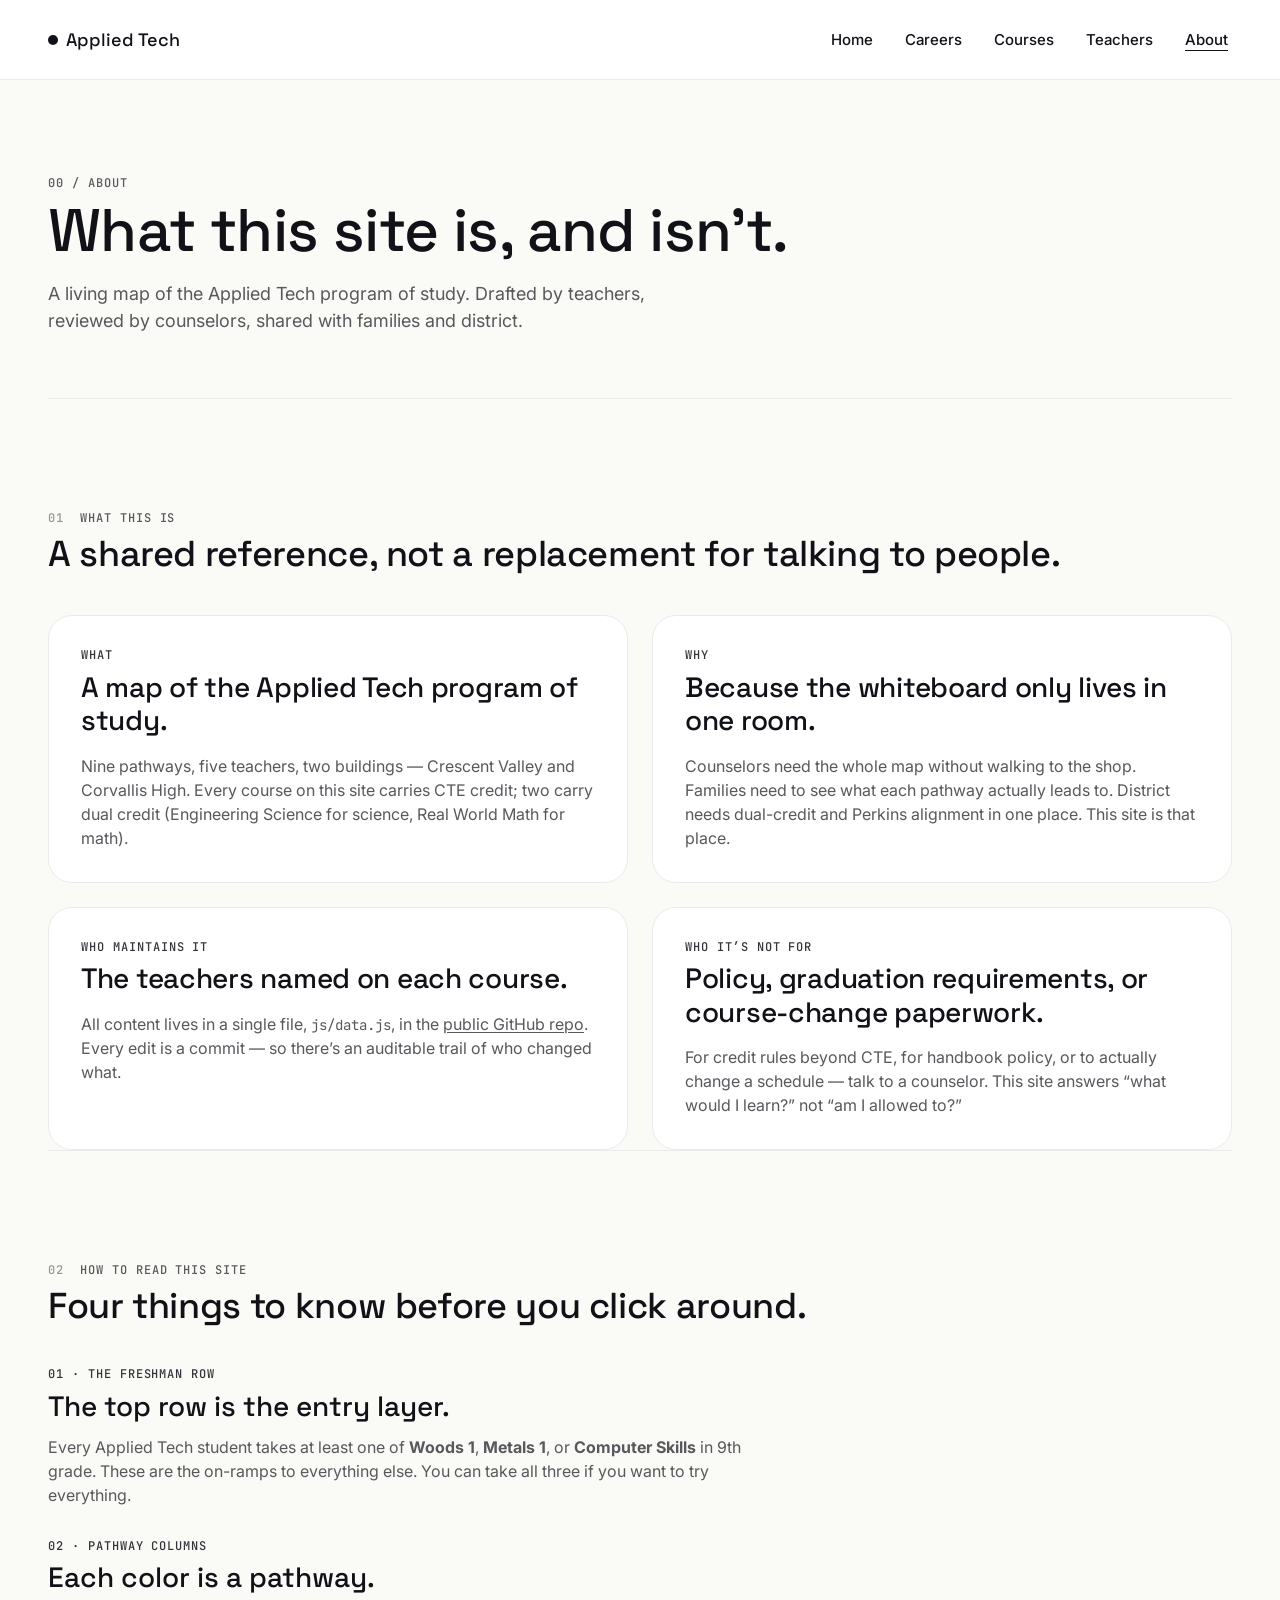
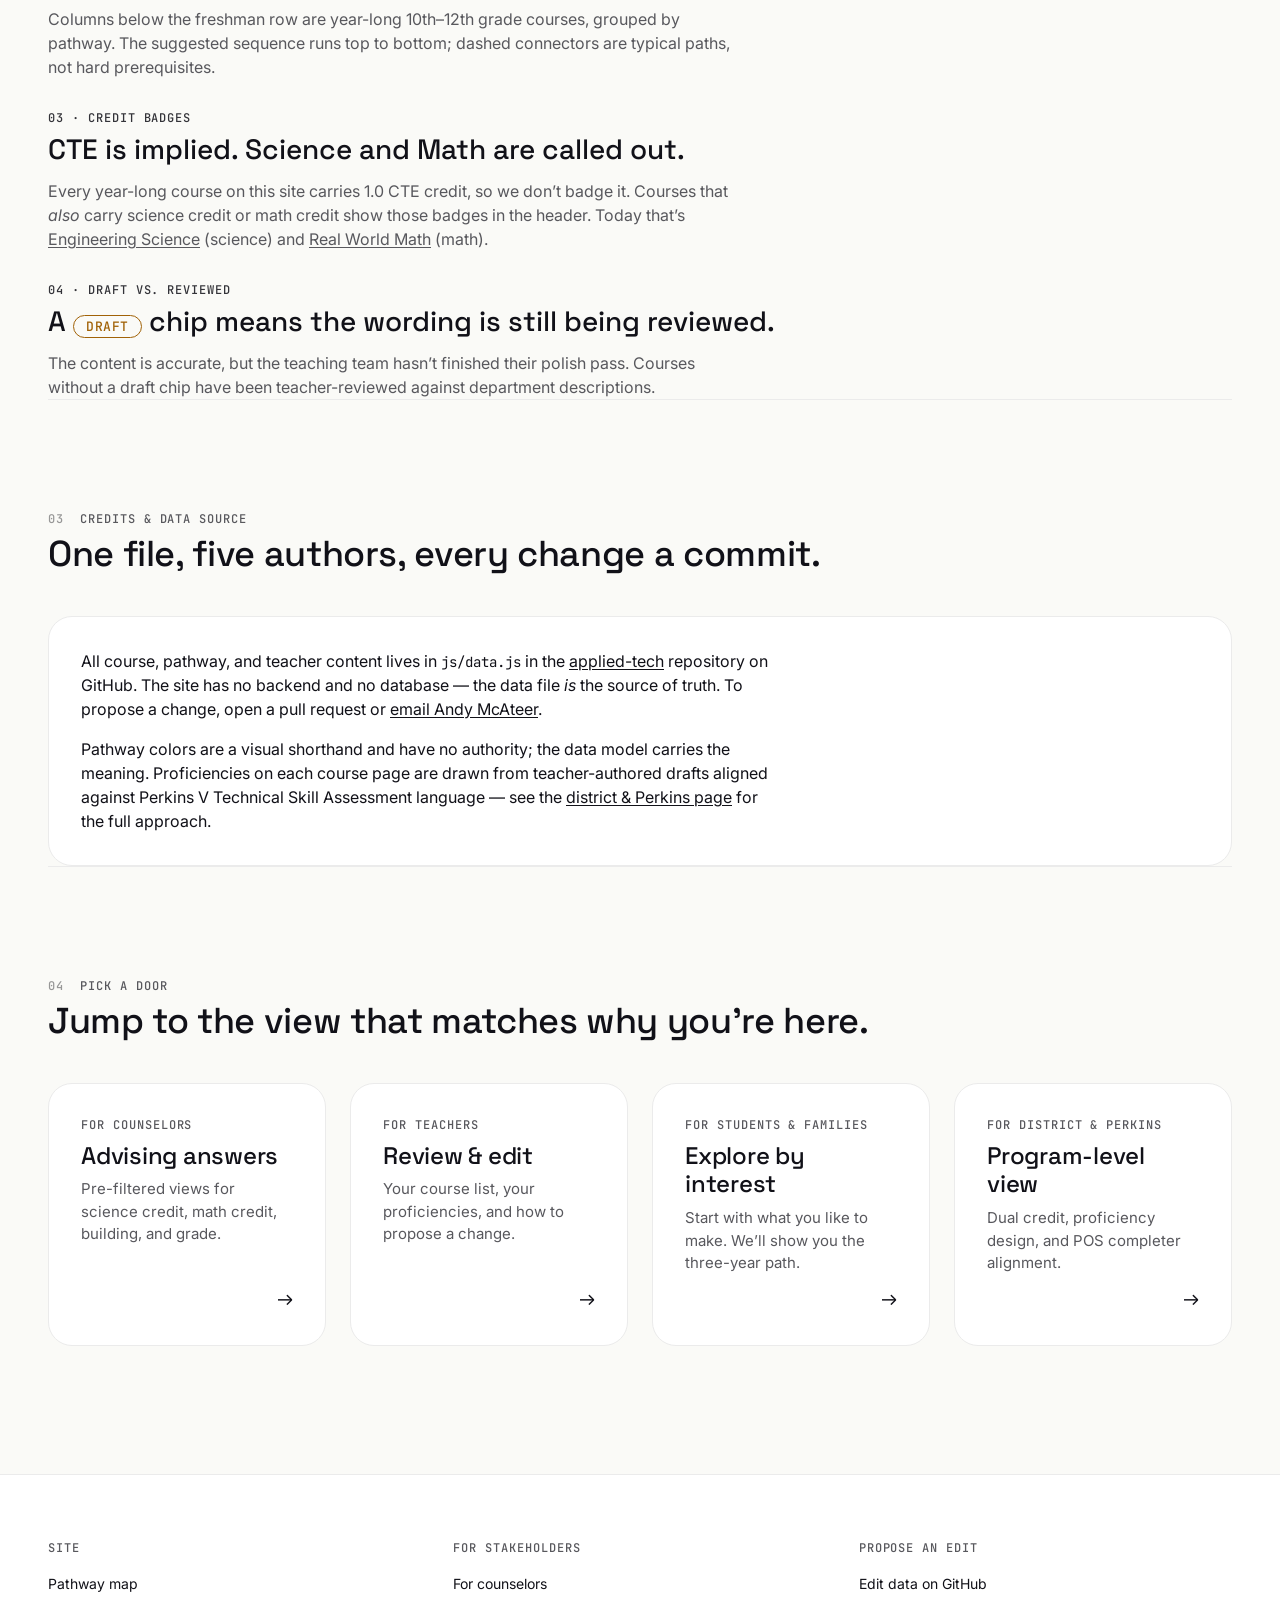
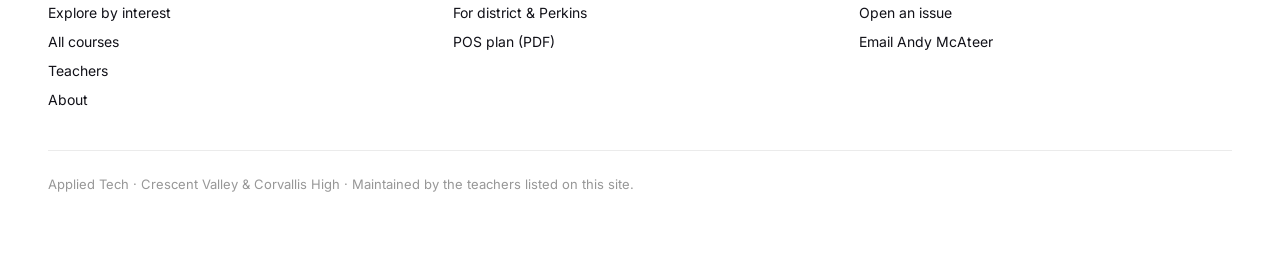
==== commit 7fae6cb7: "Add careers layer — 11 destinations mapped to Applied Tech courses Reframe the entry model. Students" ====
--- a/about.html
+++ b/about.html
@@ -19,8 +19,8 @@
   </a>
   <button class="site-header__toggle" aria-expanded="false" aria-controls="site-nav" type="button">Menu</button>
   <nav class="site-header__nav" id="site-nav" aria-label="Primary">
-    <a href="index.html">Map</a>
-    <a href="explore.html">Explore</a>
+    <a href="index.html">Home</a>
+    <a href="careers.html">Careers</a>
     <a href="courses.html">Courses</a>
     <a href="teachers.html">Teachers</a>
     <a href="about.html">About</a>
--- a/css/main.css
+++ b/css/main.css
@@ -926,13 +926,44 @@
 .pathway-column__header .tile__title {
   font-size: 1.375rem;
 }
+/* Connector between stacked course tiles inside a pathway column.
+   Dashed on purpose: signals "typical order, not a required sequence."
+   Paired with the section caption and the .chip--flex badge on multi-
+   course column headers. */
 .pathway-column__arrow {
   align-self: center;
-  font-family: var(--font-display);
-  font-size: 1.25rem;
+  display: flex;
+  align-items: center;
+  justify-content: center;
+  gap: var(--space-8);
   color: var(--muted);
+  font-family: var(--font-mono);
+  font-size: 0.6875rem;
+  font-weight: 500;
   line-height: 1;
-  padding: var(--space-4) 0;
+  letter-spacing: 0.08em;
+  text-transform: uppercase;
+  padding: var(--space-8) 0;
+}
+.pathway-column__arrow::before,
+.pathway-column__arrow::after {
+  content: "";
+  flex: 0 0 auto;
+  width: 1px;
+  height: 1rem;
+  border-left: 1.5px dashed var(--muted);
+  opacity: 0.65;
+}
+
+/* "Flexible order" / "no hard prereq" chip. Neutral, quiet — lives on
+   multi-course pathway column headers, pathway-detail heroes, and any
+   place the site would otherwise imply a fixed ladder. */
+.chip--flex {
+  background: color-mix(in srgb, var(--accent-2) 20%, var(--surface));
+  color: var(--ink);
+  border: 1px solid color-mix(in srgb, var(--accent-2) 55%, var(--border));
+  font-weight: 500;
+  letter-spacing: 0.01em;
 }
 
 /* Freshman tile — slightly distinct treatment (neutral background, ink text) */
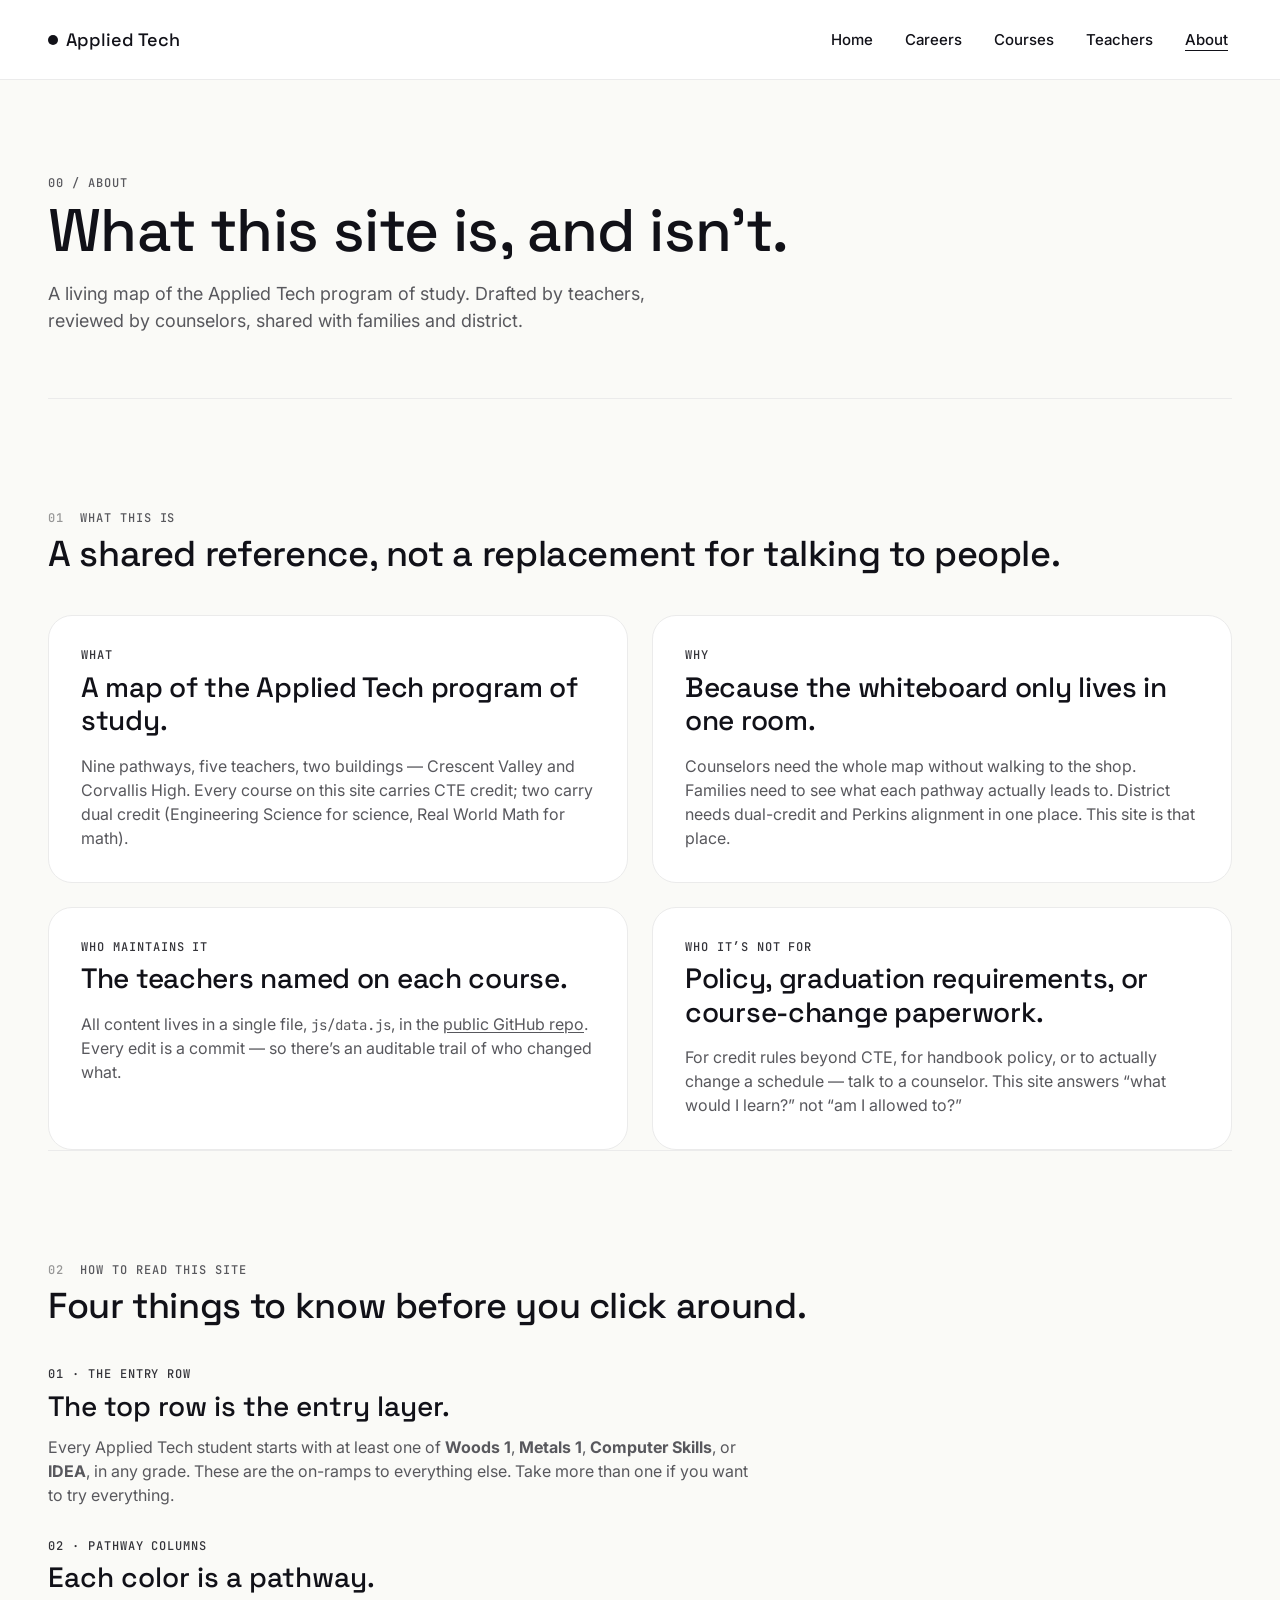
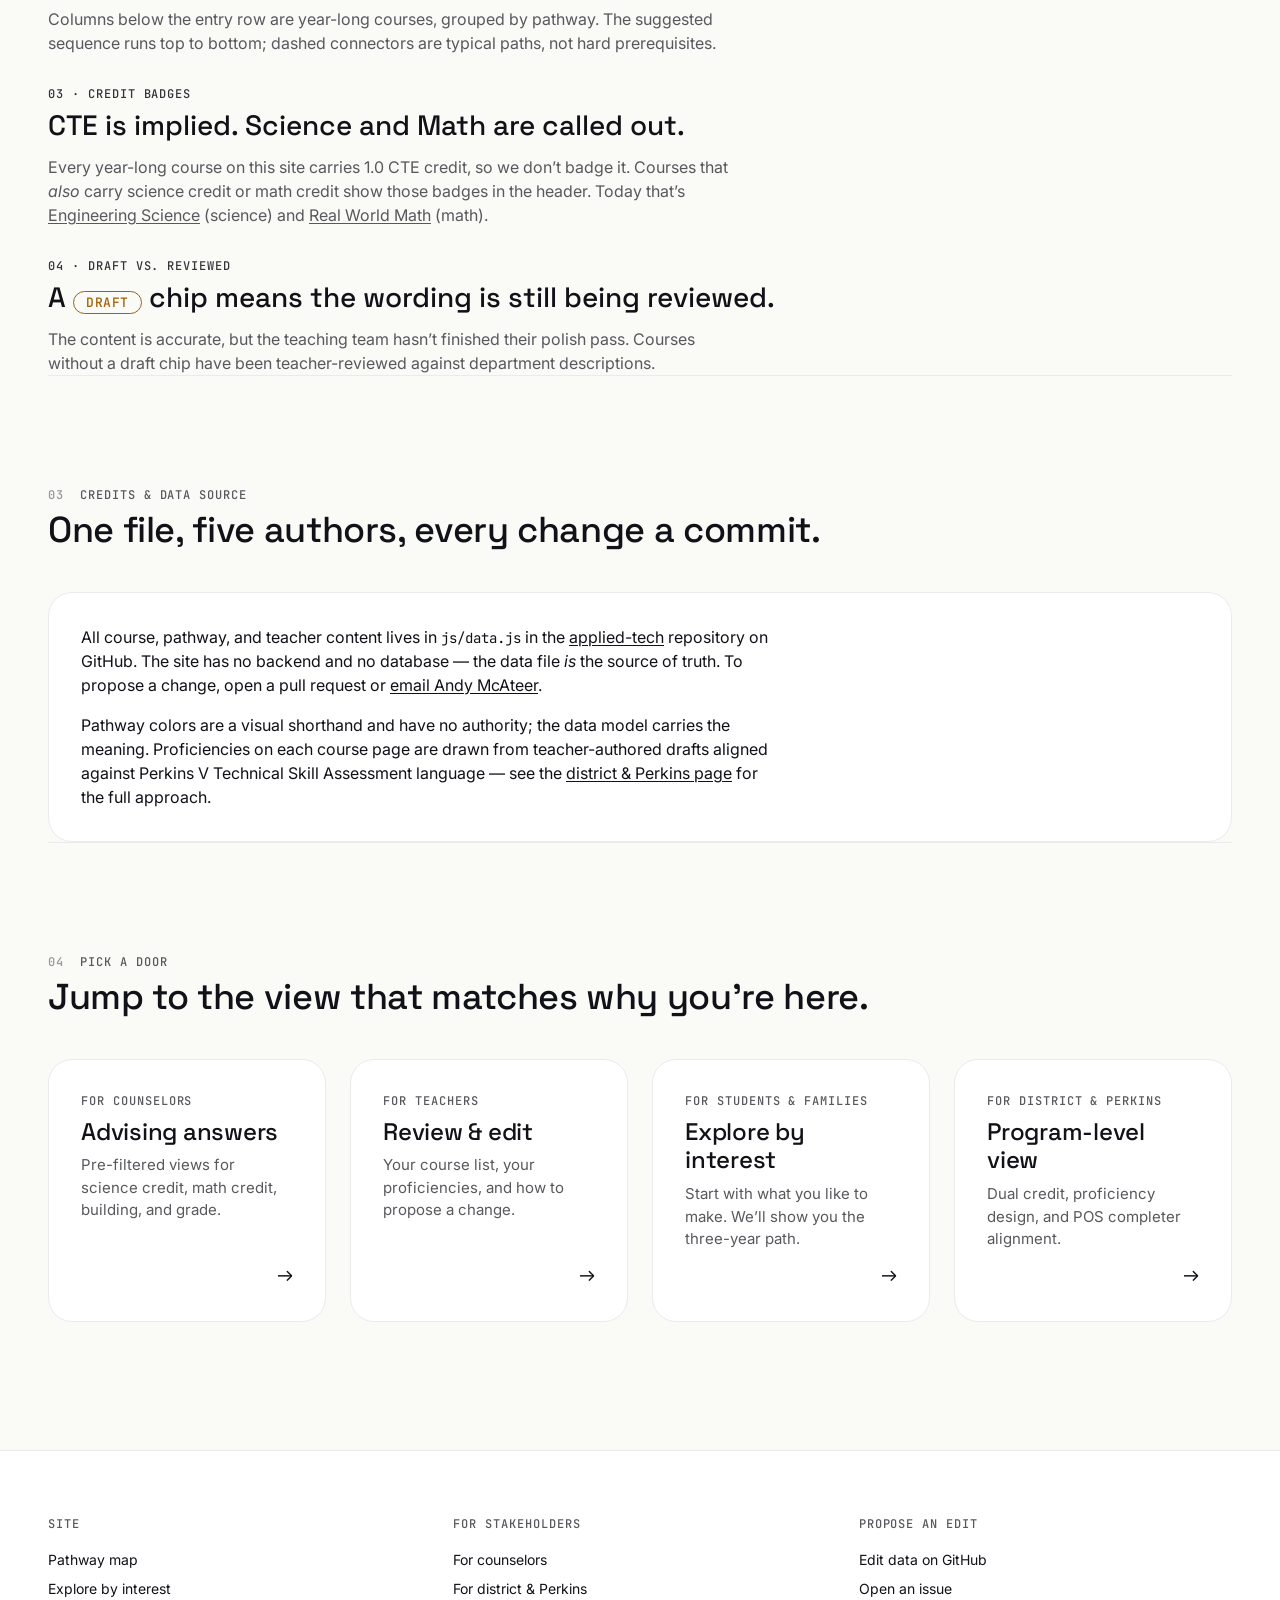
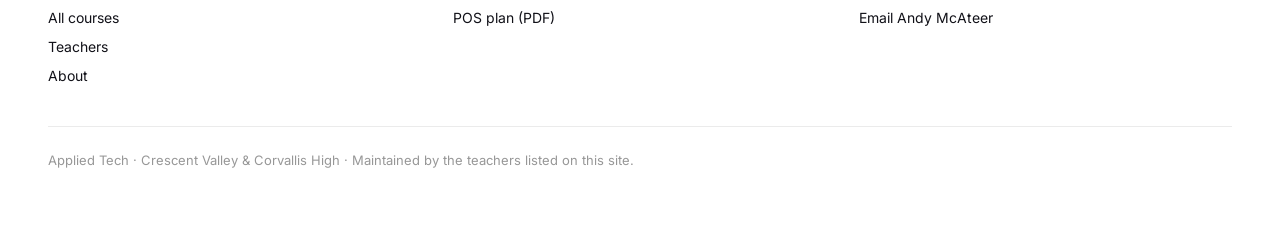
==== commit b0e8771f: "Sync Adam Kirsch's 10/30 changes into the site IDEA name back (open to any grade, 1.0 science + 0.5 " ====
--- a/about.html
+++ b/about.html
@@ -93,20 +93,21 @@
 
     <ol class="stack-lg" style="list-style: none; padding: 0; margin: 0;">
       <li>
-        <p class="tile__overline">01 &middot; The freshman row</p>
+        <p class="tile__overline">01 &middot; The entry row</p>
         <p class="h3" style="margin-top: var(--space-8);">The top row is the entry layer.</p>
         <p class="body" style="margin-top: var(--space-12); max-width: 70ch; color: var(--ink-soft);">
-          Every Applied Tech student takes at least one of
-          <strong>Woods&nbsp;1</strong>, <strong>Metals&nbsp;1</strong>, or
-          <strong>Computer Skills</strong> in 9th grade. These are the on-ramps to
-          everything else. You can take all three if you want to try everything.
+          Every Applied Tech student starts with at least one of
+          <strong>Woods&nbsp;1</strong>, <strong>Metals&nbsp;1</strong>,
+          <strong>Computer Skills</strong>, or <strong>IDEA</strong>, in any grade.
+          These are the on-ramps to everything else. Take more than one if you
+          want to try everything.
         </p>
       </li>
       <li>
         <p class="tile__overline">02 &middot; Pathway columns</p>
         <p class="h3" style="margin-top: var(--space-8);">Each color is a pathway.</p>
         <p class="body" style="margin-top: var(--space-12); max-width: 70ch; color: var(--ink-soft);">
-          Columns below the freshman row are year-long 10th&ndash;12th grade courses,
+          Columns below the entry row are year-long courses,
           grouped by pathway. The suggested sequence runs top to bottom;
           dashed connectors are typical paths, not hard prerequisites.
         </p>
--- a/css/main.css
+++ b/css/main.css
@@ -902,7 +902,7 @@
 }
 .freshman-row {
   display: grid;
-  grid-template-columns: repeat(3, 1fr);
+  grid-template-columns: repeat(4, 1fr);
   gap: var(--space-24);
 }
 .pathway-columns {
@@ -965,6 +965,387 @@
   font-weight: 500;
   letter-spacing: 0.01em;
 }
+
+/* Career-highlight states on homepage pathway map.
+   - .tile--match      : must-have course for the selected career.
+                         Bright ring + subtle lift.
+   - .tile--match-soft : supporting course — softer ring, still readable.
+   - .tile--nomatch    : course that doesn't relate to the selected
+                         career — muted so the matches pop, but still
+                         visible/clickable (NOT a hard filter).
+   Applied over .tile (which already has pathway fill). Transitions keep
+   the state changes from feeling jumpy. */
+.tile--match {
+  outline: 3px solid var(--accent-2);
+  outline-offset: 3px;
+  box-shadow: 0 0 0 6px color-mix(in srgb, var(--accent-2) 24%, transparent);
+  transform: translateY(-2px);
+}
+.tile--match-soft {
+  outline: 2px dashed color-mix(in srgb, var(--accent-2) 75%, var(--border));
+  outline-offset: 3px;
+}
+.tile--nomatch {
+  opacity: 0.42;
+  filter: saturate(0.55);
+}
+.tile--match,
+.tile--match-soft,
+.tile--nomatch {
+  transition: opacity var(--timing-fade) var(--easing-fade),
+              transform var(--timing-fade) var(--easing-fade),
+              filter var(--timing-fade) var(--easing-fade),
+              box-shadow var(--timing-fade) var(--easing-fade);
+}
+
+/* Career filter bar is denser than the other filter bars (11 chips);
+   give it a little extra breathing room and wrap gracefully. */
+.map-filters--career {
+  gap: var(--space-20, var(--space-16));
+}
+.map-filters--career .map-filters__group {
+  align-items: flex-start;
+}
+
+/* ---- Homepage hero: freshman row as the visual anchor ----
+   Lifts the three freshman tiles above all other content on the
+   homepage. A single-sentence lede sits above the tiles; the rest
+   of the hero (shorter title + compact subdeck) comes BELOW. */
+.hero--freshman {
+  padding-top: var(--space-48);
+}
+.hero__lede-above {
+  font-family: var(--font-mono);
+  font-size: 0.8125rem;
+  font-weight: 500;
+  line-height: 1.2;
+  letter-spacing: 0.08em;
+  text-transform: uppercase;
+  color: var(--ink-soft);
+  margin: 0 0 var(--space-16);
+}
+.hero--freshman .freshman-row {
+  margin: 0 0 var(--space-64);
+}
+.hero__title--secondary {
+  font-family: var(--font-display);
+  font-size: clamp(1.75rem, 3.5vw, 2.5rem);
+  font-weight: 500;
+  line-height: 1.15;
+  letter-spacing: -0.005em;
+  max-width: 30ch;
+  margin: 0;
+}
+.hero__subdeck--compact {
+  font-family: var(--font-text);
+  font-size: 1rem;
+  color: var(--ink-soft);
+  line-height: 1.5;
+  max-width: 60ch;
+  margin-top: var(--space-16);
+}
+
+/* ---- Mode toggle: By pathway / By career ----
+   A two-option segmented control above the map. Default state:
+   pathway mode (advising-first). Career mode reveals the chip row.
+   The toggle is two equal-width buttons with a label + subtitle
+   inside each so the click target is generous and self-documenting. */
+.mode-toggle {
+  display: grid;
+  grid-template-columns: 1fr 1fr;
+  gap: 0;
+  border: 1px solid var(--border);
+  border-radius: var(--radius-md);
+  overflow: hidden;
+  margin-top: var(--space-24);
+  margin-bottom: var(--space-24);
+  background: var(--surface);
+}
+.mode-toggle__btn {
+  background: var(--surface);
+  border: 0;
+  padding: var(--space-16) var(--space-20, var(--space-16));
+  display: flex;
+  flex-direction: column;
+  align-items: flex-start;
+  gap: var(--space-4);
+  cursor: pointer;
+  text-align: left;
+  transition: background var(--timing-fade) var(--easing-fade),
+              color var(--timing-fade) var(--easing-fade);
+  border-right: 1px solid var(--border);
+}
+.mode-toggle__btn:last-child {
+  border-right: 0;
+}
+.mode-toggle__btn:hover {
+  background: var(--surface-alt);
+}
+.mode-toggle__btn.is-active {
+  background: var(--ink);
+  color: var(--surface);
+}
+.mode-toggle__btn.is-active:hover {
+  background: var(--ink);
+}
+.mode-toggle__btn.is-active .mode-toggle__sub {
+  color: rgba(255, 255, 255, 0.65);
+}
+.mode-toggle__label {
+  font-family: var(--font-display);
+  font-size: 1rem;
+  font-weight: 500;
+  letter-spacing: -0.005em;
+}
+.mode-toggle__sub {
+  font-family: var(--font-mono);
+  font-size: 0.6875rem;
+  letter-spacing: 0.04em;
+  color: var(--ink-soft);
+  text-transform: lowercase;
+}
+
+/* ---- Conditional filter visibility by mode ----
+   When in pathway mode, hide the career chip row entirely AND clear
+   any existing career highlight/route (handled in JS). The career
+   legend + route overlay + small multiples remain relevant only in
+   career mode. */
+#map[data-mode="pathway"] .map-filters--career,
+#map[data-mode="pathway"] #career-legend,
+#map[data-mode="pathway"] .career-route,
+#map[data-mode="pathway"] .career-route-mobile {
+  display: none !important;
+}
+#map[data-mode="pathway"] .section-header__lede::after {
+  /* No subtle caption needed — header says 'Browse by subject or by career' */
+}
+
+/* Career route SVG overlay — sits on top of the pathway columns grid
+   and draws a subway-map-style path connecting must-take courses in
+   industrial orange, with dashed neutral branches to supporting
+   courses. See drawRoute() in index.html for the path math. */
+.pathway-columns-wrap {
+  position: relative;
+}
+.career-route {
+  position: absolute;
+  inset: 0;
+  width: 100%;
+  height: 100%;
+  pointer-events: none;
+  z-index: 1;
+  overflow: visible;
+}
+.career-route .route-main {
+  stroke: var(--ink);
+  stroke-width: 1.5;
+  fill: none;
+  stroke-linecap: round;
+  stroke-linejoin: round;
+}
+.career-route .route-branch {
+  stroke: var(--ink-soft);
+  stroke-width: 1.25;
+  stroke-dasharray: 3 2;
+  fill: none;
+  stroke-linecap: round;
+  stroke-linejoin: round;
+  opacity: 1;
+}
+.career-route .route-node {
+  fill: var(--ink);
+}
+.career-route .route-node--start {
+  fill: var(--surface);
+  stroke: var(--ink);
+  stroke-width: 2;
+}
+
+/* Below 720px the tiles stack and the SVG coordinates don't translate
+   cleanly — hide the overlay and reveal a text-based route summary. */
+@media (max-width: 720px) {
+  .career-route {
+    display: none;
+  }
+}
+.career-route-mobile {
+  display: none;
+}
+@media (max-width: 720px) {
+  .career-route-mobile:not([hidden]) {
+    display: block;
+  }
+}
+
+/* ---- Small multiples: 11 mini career maps below the main map ----
+   Each card is a compact schematic of the 9-pathway + freshman-row
+   grid. Course cells are colored by pathway (no text — too small to
+   read). Must-take courses get a solid ink dot overlay; supporting
+   courses get an open ink dot. Clicking a card selects that career
+   in the main map above. */
+
+.small-multiples-grid {
+  display: grid;
+  grid-template-columns: repeat(auto-fit, minmax(280px, 1fr));
+  gap: var(--space-24);
+  margin-top: var(--space-32);
+}
+
+.mini-career-card {
+  display: block;
+  background: var(--surface);
+  border: 1px solid var(--border);
+  border-radius: var(--radius-md);
+  padding: var(--space-20, var(--space-16));
+  text-decoration: none !important;
+  color: inherit;
+  transition: transform var(--timing-fade) var(--easing-fade),
+              box-shadow var(--timing-fade) var(--easing-fade),
+              border-color var(--timing-fade) var(--easing-fade);
+}
+.mini-career-card:hover {
+  transform: translateY(-2px);
+  border-color: var(--ink);
+  box-shadow: 0 6px 20px -8px rgba(17, 17, 24, 0.12);
+}
+.mini-career-card__eyebrow {
+  font-family: var(--font-mono);
+  font-size: 0.6875rem;
+  letter-spacing: 0.08em;
+  text-transform: uppercase;
+  color: var(--ink-soft);
+  margin: 0;
+}
+.mini-career-card__title {
+  font-family: var(--font-display);
+  font-size: 1.125rem;
+  font-weight: 500;
+  line-height: 1.2;
+  letter-spacing: -0.005em;
+  margin: var(--space-4) 0 var(--space-12);
+  color: var(--ink);
+}
+.mini-career-card__stats {
+  font-family: var(--font-mono);
+  font-size: 0.75rem;
+  color: var(--ink-soft);
+  margin: var(--space-12) 0 0;
+  letter-spacing: 0.02em;
+}
+
+/* The schematic itself */
+.mini-map {
+  display: flex;
+  flex-direction: column;
+  gap: 4px;
+  font-size: 0;
+}
+.mini-map__section-label {
+  font-family: var(--font-mono);
+  font-size: 0.625rem;
+  letter-spacing: 0.08em;
+  text-transform: uppercase;
+  color: var(--muted);
+  margin: 0 0 2px;
+}
+.mini-map__row {
+  display: grid;
+  gap: 3px;
+}
+.mini-map__row--freshman {
+  grid-template-columns: repeat(3, 1fr);
+  margin-bottom: 3px;
+}
+.mini-map__row--pathways {
+  /* 9 pathway columns. Each column may contain multiple courses stacked.
+     Implement as a horizontal flex of columns. */
+  display: flex;
+  gap: 3px;
+}
+.mini-map__col {
+  display: flex;
+  flex-direction: column;
+  gap: 3px;
+  flex: 1;
+  min-width: 0;
+}
+.mini-cell {
+  position: relative;
+  height: 18px;
+  border-radius: 3px;
+  background: var(--surface-alt);
+  overflow: visible;
+}
+/* Pathway color fills — reuse the pathway CSS custom properties */
+.mini-cell.p-cs                { background: var(--p-cs); }
+.mini-cell.p-engineering       { background: var(--p-engineering); }
+.mini-cell.p-architecture      { background: var(--p-architecture); }
+.mini-cell.p-woods             { background: var(--p-woods); }
+.mini-cell.p-metals            { background: var(--p-metals); }
+.mini-cell.p-autos             { background: var(--p-autos); }
+.mini-cell.p-industrial-design { background: var(--p-industrial-design); }
+.mini-cell.p-vehicular         { background: var(--p-vehicular); }
+.mini-cell.p-math              { background: var(--p-math); }
+/* Freshman cells use the freshman purple */
+.mini-cell--freshman {
+  background: var(--either);
+}
+/* Non-route cells get dimmed when a career is applied to this mini */
+.mini-cell--off {
+  opacity: 0.22;
+}
+/* Must-take: solid ink dot in top-right */
+.mini-cell--must::after {
+  content: "";
+  position: absolute;
+  top: -3px;
+  right: -3px;
+  width: 9px;
+  height: 9px;
+  border-radius: 50%;
+  background: var(--ink);
+  border: 2px solid var(--surface);
+}
+/* Supporting: outlined ink dot */
+.mini-cell--support::after {
+  content: "";
+  position: absolute;
+  top: -3px;
+  right: -3px;
+  width: 9px;
+  height: 9px;
+  border-radius: 50%;
+  background: var(--surface);
+  border: 2px solid var(--ink-soft);
+}
+
+.mini-legend {
+  display: flex;
+  gap: var(--space-16);
+  font-family: var(--font-mono);
+  font-size: 0.6875rem;
+  color: var(--ink-soft);
+  margin-top: var(--space-24);
+  padding: var(--space-12) var(--space-16);
+  background: var(--surface-alt);
+  border-radius: var(--radius-md);
+  flex-wrap: wrap;
+  letter-spacing: 0.04em;
+}
+.mini-legend__item {
+  display: inline-flex;
+  align-items: center;
+  gap: var(--space-8);
+}
+.mini-legend__dot {
+  width: 10px;
+  height: 10px;
+  border-radius: 50%;
+  display: inline-block;
+}
+.mini-legend__dot--must { background: var(--ink); }
+.mini-legend__dot--support { background: var(--surface); border: 2px solid var(--ink-soft); }
+.mini-legend__dot--off { background: var(--surface-alt); border: 1px solid var(--border); }
 
 /* Freshman tile — slightly distinct treatment (neutral background, ink text) */
 .tile--freshman {
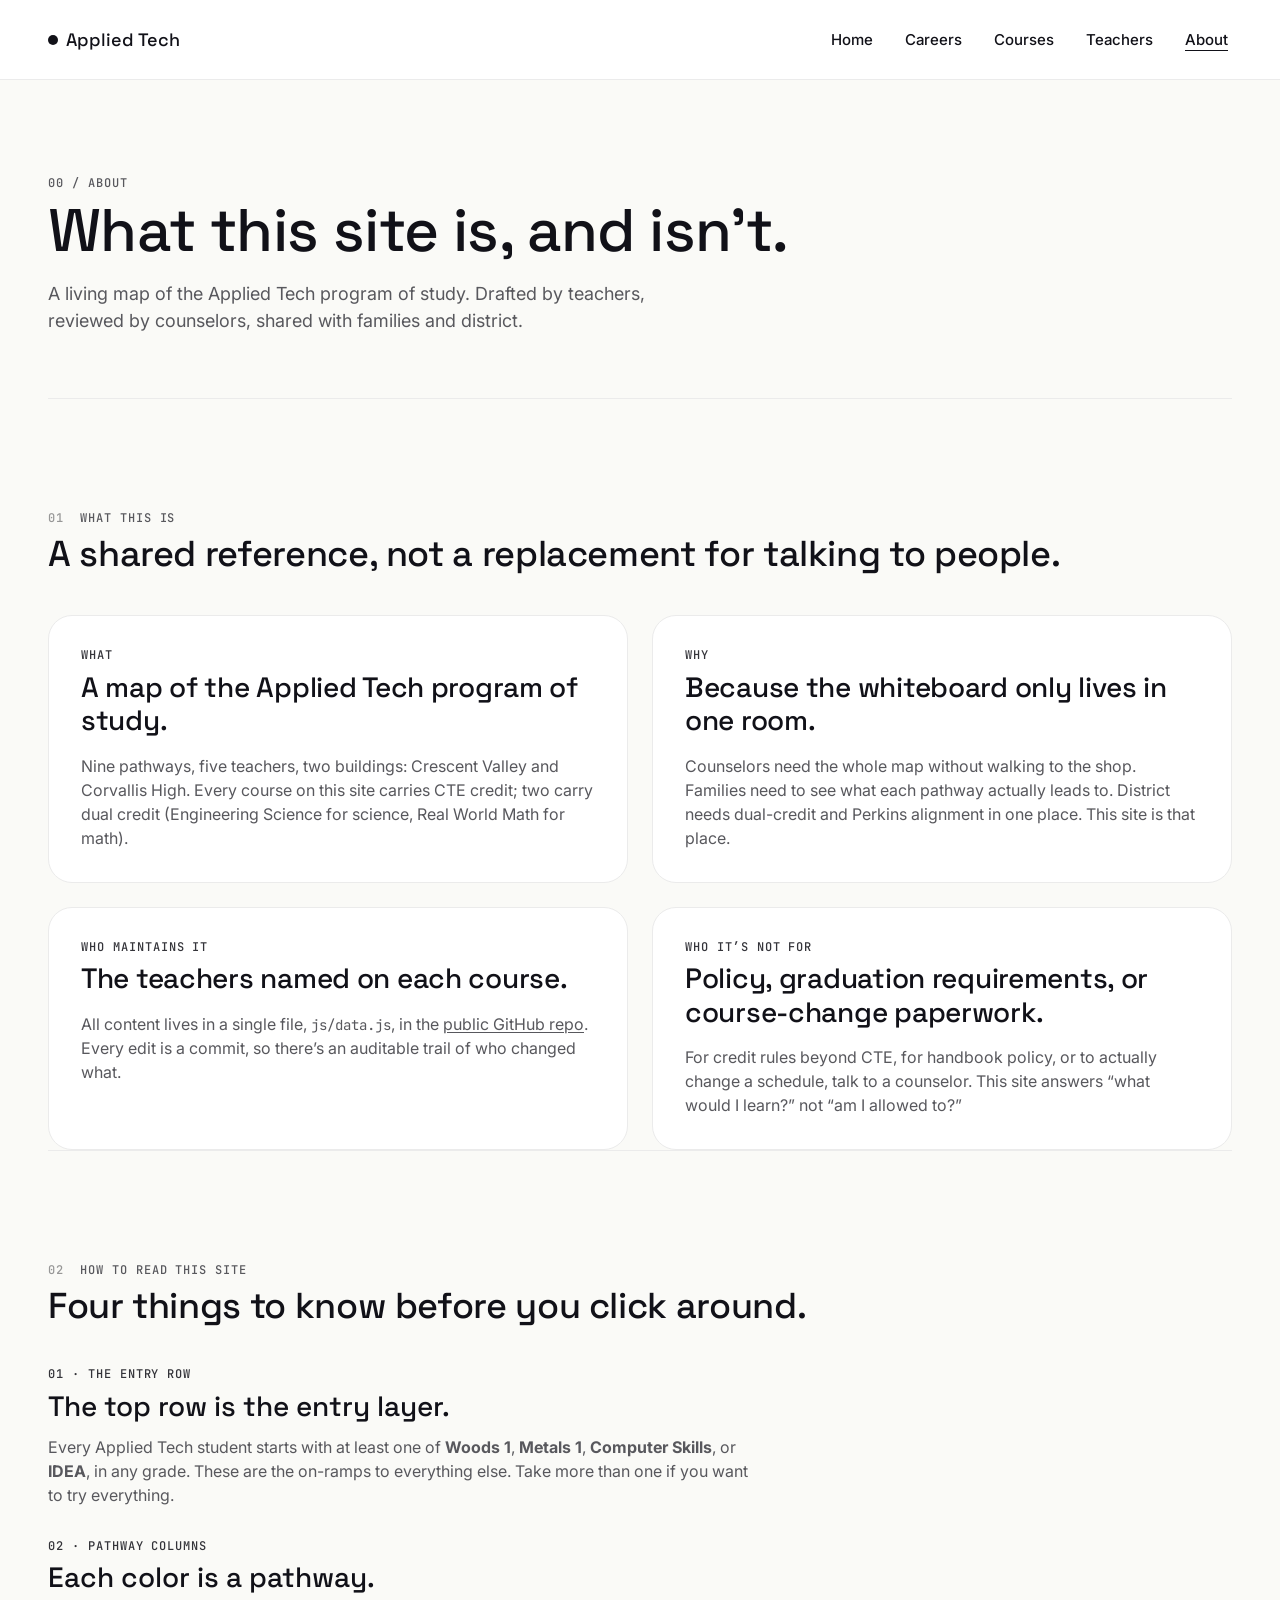
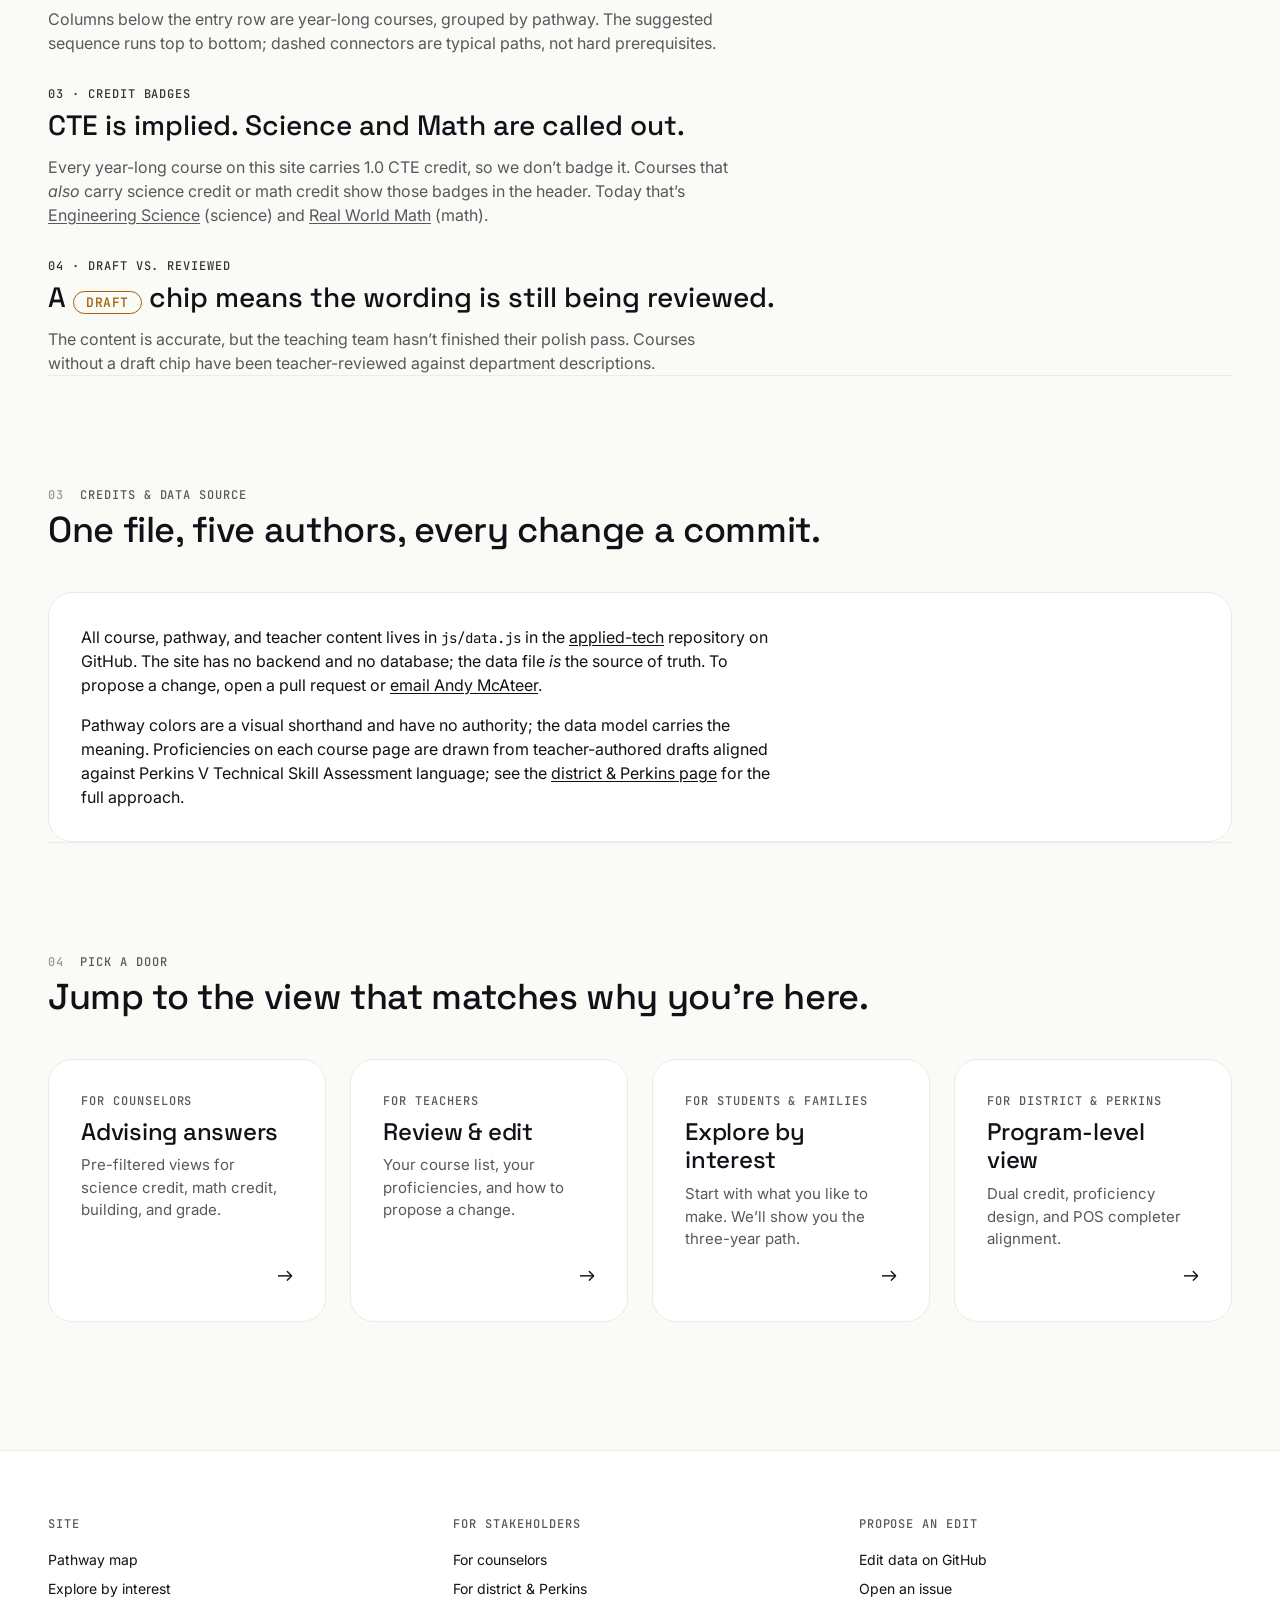
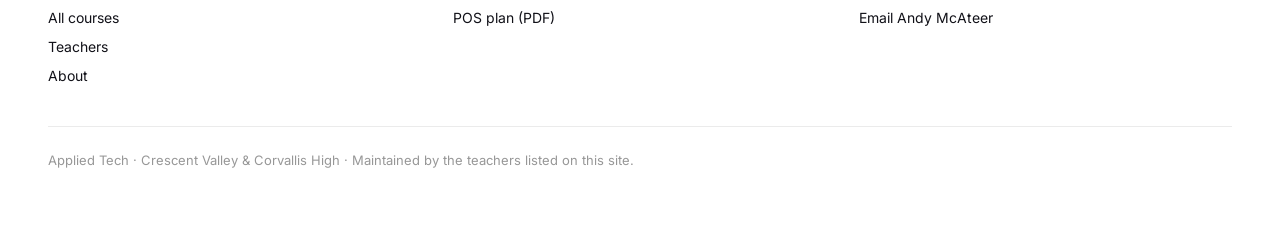
==== commit bdad07e5: "Strip em dashes from page chrome; counselor science-credit text follows the data Co-Authored-By: Cla" ====
--- a/about.html
+++ b/about.html
@@ -3,7 +3,7 @@
 <head>
 <meta charset="utf-8" />
 <meta name="viewport" content="width=device-width,initial-scale=1" />
-<title>About — Applied Tech</title>
+<title>About · Applied Tech</title>
 <meta name="description" content="A living map of the Applied Tech program of study at Crescent Valley and Corvallis High. Drafted by teachers, reviewed by counselors, shared with families and district." />
 <link rel="preconnect" href="https://fonts.googleapis.com" />
 <link rel="preconnect" href="https://fonts.gstatic.com" crossorigin />
@@ -48,7 +48,7 @@
         <p class="tile__overline">What</p>
         <h3 class="h3" style="margin-top: var(--space-8);">A map of the Applied Tech program of study.</h3>
         <p class="body" style="margin-top: var(--space-16); color: var(--ink-soft);">
-          Nine pathways, five teachers, two buildings &mdash; Crescent Valley and Corvallis High.
+          Nine pathways, five teachers, two buildings: Crescent Valley and Corvallis High.
           Every course on this site carries CTE credit; two carry dual credit
           (Engineering Science for science, Real World Math for math).
         </p>
@@ -70,7 +70,7 @@
           All content lives in a single file,
           <code>js/data.js</code>, in the
           <a href="https://github.com/mr-mcateer/applied-tech">public GitHub repo</a>.
-          Every edit is a commit &mdash; so there&rsquo;s an auditable trail of who changed what.
+          Every edit is a commit, so there&rsquo;s an auditable trail of who changed what.
         </p>
       </div>
       <div class="card">
@@ -78,7 +78,7 @@
         <h3 class="h3" style="margin-top: var(--space-8);">Policy, graduation requirements, or course-change paperwork.</h3>
         <p class="body" style="margin-top: var(--space-16); color: var(--ink-soft);">
           For credit rules beyond CTE, for handbook policy, or to actually
-          change a schedule &mdash; talk to a counselor. This site answers
+          change a schedule, talk to a counselor. This site answers
           &ldquo;what would I learn?&rdquo; not &ldquo;am I allowed to?&rdquo;
         </p>
       </div>
@@ -146,7 +146,7 @@
         All course, pathway, and teacher content lives in
         <code>js/data.js</code> in the
         <a href="https://github.com/mr-mcateer/applied-tech">applied-tech</a>
-        repository on GitHub. The site has no backend and no database &mdash;
+        repository on GitHub. The site has no backend and no database;
         the data file <em>is</em> the source of truth. To propose a change,
         open a pull request or
         <a href="mailto:mcateerandy@gmail.com?subject=Applied%20Tech%20site%20edit">email Andy McAteer</a>.
@@ -155,7 +155,7 @@
         Pathway colors are a visual shorthand and have no authority; the data
         model carries the meaning. Proficiencies on each course page are drawn
         from teacher-authored drafts aligned against Perkins V Technical Skill Assessment
-        language &mdash; see the
+        language; see the
         <a href="for-district.html">district &amp; Perkins page</a> for the full approach.
       </p>
     </div>
--- a/css/main.css
+++ b/css/main.css
@@ -1,5 +1,5 @@
 /* =============================================================
-   Applied Tech — v2 design system
+   Applied Tech: v2 design system
    Complete replacement. See v2-work/design-spec.md for the source.
    Structure:
      1. Tokens
@@ -37,7 +37,7 @@
   --accent-1: #111118;
   --accent-2: #ffda00;
 
-  /* Pathways — frozen in data */
+  /* Pathways: frozen in data */
   --p-cs: #3b82f6;
   --p-engineering: #10b981;
   --p-architecture: #f59e0b;
@@ -418,7 +418,7 @@
   box-shadow: 0 0.5rem 1.5rem rgba(17, 17, 24, 0.12);
 }
 
-/* Compact "persona door" tile — homepage only */
+/* Compact "persona door" tile: homepage only */
 .persona-door {
   display: flex;
   flex-direction: column;
@@ -470,7 +470,7 @@
   border-color: var(--ink);
 }
 
-/* Neutral card — detail pages, sidebars */
+/* Neutral card: detail pages, sidebars */
 .card {
   background: var(--surface);
   border: 1px solid var(--border);
@@ -623,7 +623,7 @@
 /* Pathway chip pulls color from a data attribute on self or parent */
 .chip--pathway { color: var(--panel-bg, var(--ink)); }
 
-/* v1 compatibility — keep .badge class rendering something reasonable
+/* v1 compatibility: keep .badge class rendering something reasonable
    (used by existing templates until siblings rewrite them). */
 .badge {
   display: inline-flex;
@@ -955,7 +955,7 @@
   opacity: 0.65;
 }
 
-/* "Flexible order" / "no hard prereq" chip. Neutral, quiet — lives on
+/* "Flexible order" / "no hard prereq" chip. Neutral, quiet: lives on
    multi-course pathway column headers, pathway-detail heroes, and any
    place the site would otherwise imply a fixed ladder. */
 .chip--flex {
@@ -969,9 +969,9 @@
 /* Career-highlight states on homepage pathway map.
    - .tile--match      : must-have course for the selected career.
                          Bright ring + subtle lift.
-   - .tile--match-soft : supporting course — softer ring, still readable.
+   - .tile--match-soft : supporting course: softer ring, still readable.
    - .tile--nomatch    : course that doesn't relate to the selected
-                         career — muted so the matches pop, but still
+                         career: muted so the matches pop, but still
                          visible/clickable (NOT a hard filter).
    Applied over .tile (which already has pathway fill). Transitions keep
    the state changes from feeling jumpy. */
@@ -1117,10 +1117,10 @@
   display: none !important;
 }
 #map[data-mode="pathway"] .section-header__lede::after {
-  /* No subtle caption needed — header says 'Browse by subject or by career' */
-}
-
-/* Career route SVG overlay — sits on top of the pathway columns grid
+  /* No subtle caption needed: header says 'Browse by subject or by career' */
+}
+
+/* Career route SVG overlay: sits on top of the pathway columns grid
    and draws a subway-map-style path connecting must-take courses in
    industrial orange, with dashed neutral branches to supporting
    courses. See drawRoute() in index.html for the path math. */
@@ -1162,7 +1162,7 @@
 }
 
 /* Below 720px the tiles stack and the SVG coordinates don't translate
-   cleanly — hide the overlay and reveal a text-based route summary. */
+   cleanly: hide the overlay and reveal a text-based route summary. */
 @media (max-width: 720px) {
   .career-route {
     display: none;
@@ -1179,7 +1179,7 @@
 
 /* ---- Small multiples: 11 mini career maps below the main map ----
    Each card is a compact schematic of the 9-pathway + freshman-row
-   grid. Course cells are colored by pathway (no text — too small to
+   grid. Course cells are colored by pathway (no text: too small to
    read). Must-take courses get a solid ink dot overlay; supporting
    courses get an open ink dot. Clicking a card selects that career
    in the main map above. */
@@ -1276,7 +1276,7 @@
   background: var(--surface-alt);
   overflow: visible;
 }
-/* Pathway color fills — reuse the pathway CSS custom properties */
+/* Pathway color fills: reuse the pathway CSS custom properties */
 .mini-cell.p-cs                { background: var(--p-cs); }
 .mini-cell.p-engineering       { background: var(--p-engineering); }
 .mini-cell.p-architecture      { background: var(--p-architecture); }
@@ -1347,7 +1347,7 @@
 .mini-legend__dot--support { background: var(--surface); border: 2px solid var(--ink-soft); }
 .mini-legend__dot--off { background: var(--surface-alt); border: 1px solid var(--border); }
 
-/* Freshman tile — slightly distinct treatment (neutral background, ink text) */
+/* Freshman tile: slightly distinct treatment (neutral background, ink text) */
 .tile--freshman {
   background: var(--surface);
   color: var(--ink);
@@ -1358,7 +1358,7 @@
 .tile--freshman .tile__desc,
 .tile--freshman .tile__meta { opacity: 1; color: var(--ink-soft); }
 
-/* Dimmed tile — excluded by active filters */
+/* Dimmed tile: excluded by active filters */
 .tile--dim {
   opacity: 0.28;
   pointer-events: none;
@@ -1417,7 +1417,7 @@
   max-width: 65ch;
 }
 
-/* Detail page hooks — grid areas on .detail (already defined) */
+/* Detail page hooks: grid areas on .detail (already defined) */
 .detail-main {
   min-width: 0;
   display: flex;
@@ -1431,7 +1431,7 @@
   min-width: 0;
 }
 
-/* Teacher avatar — circular initials badge used in course/teacher cards */
+/* Teacher avatar: circular initials badge used in course/teacher cards */
 .teacher-avatar {
   display: inline-flex;
   align-items: center;
